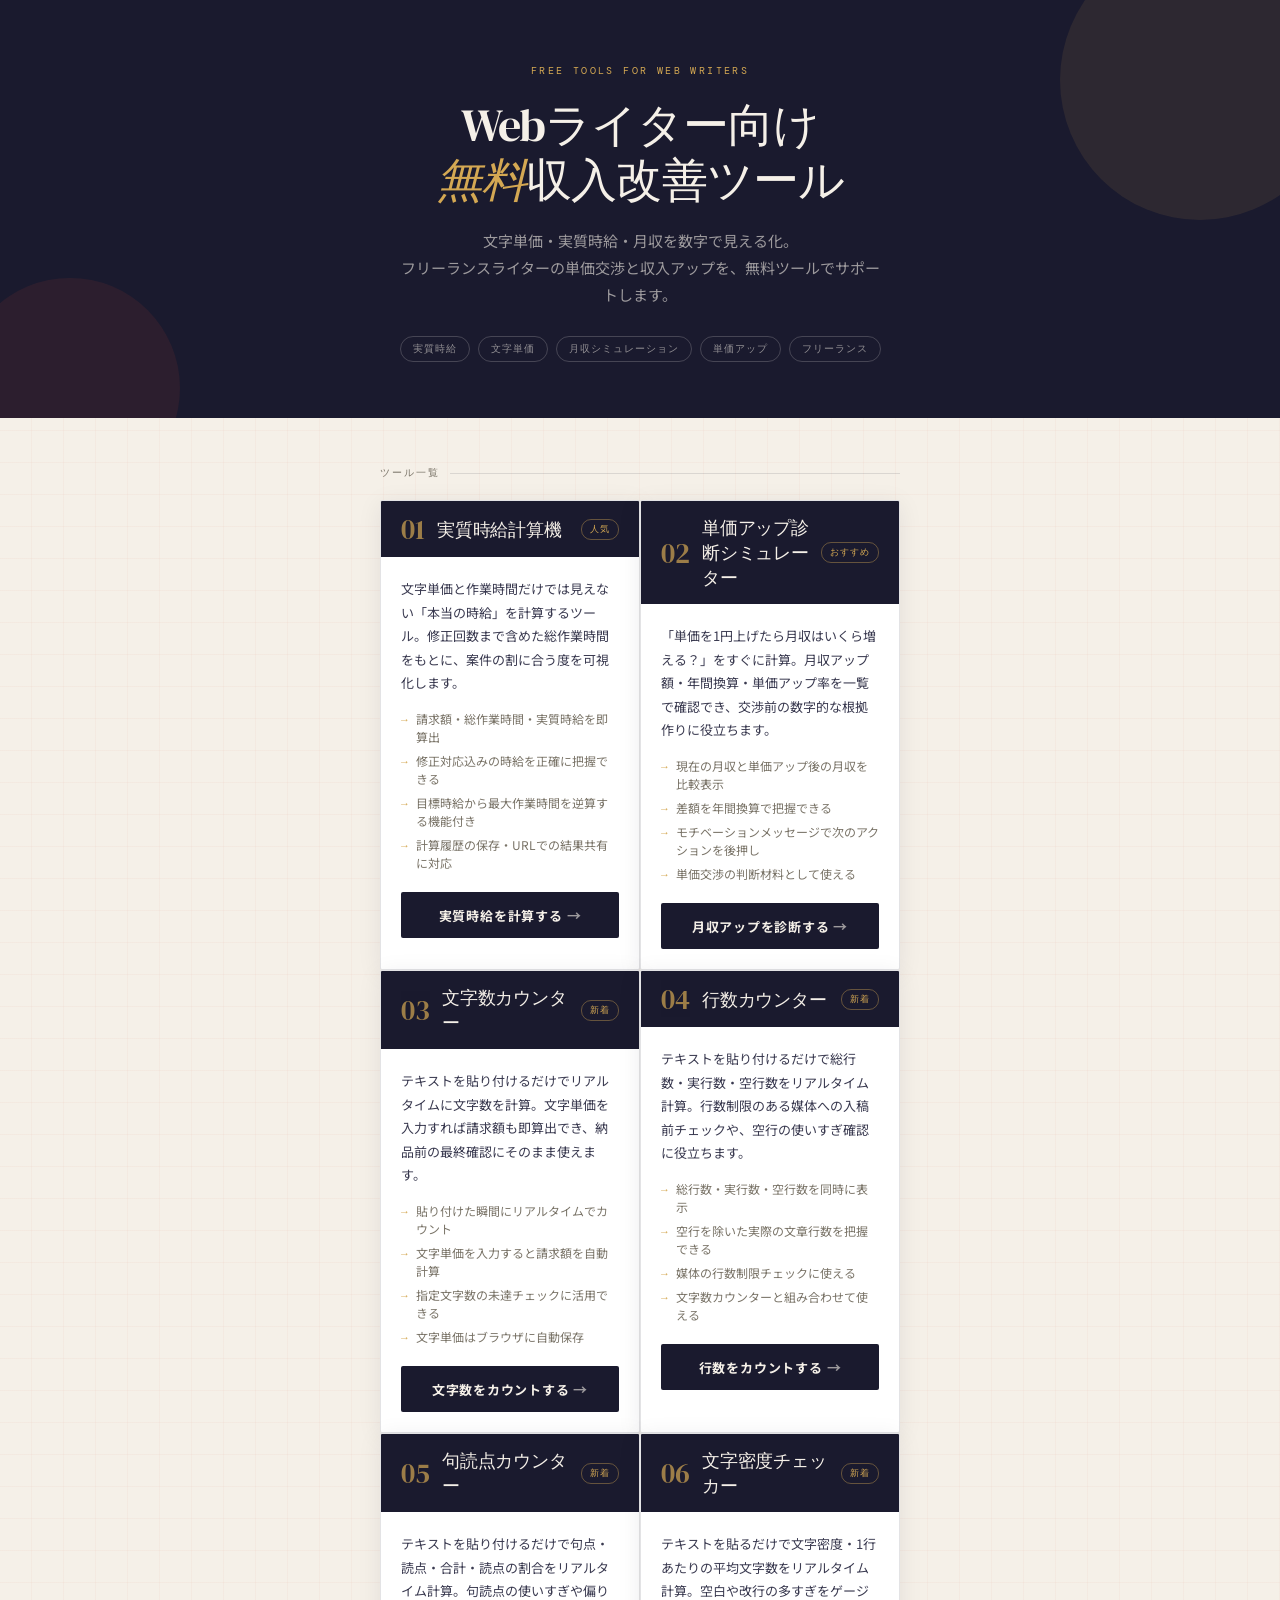
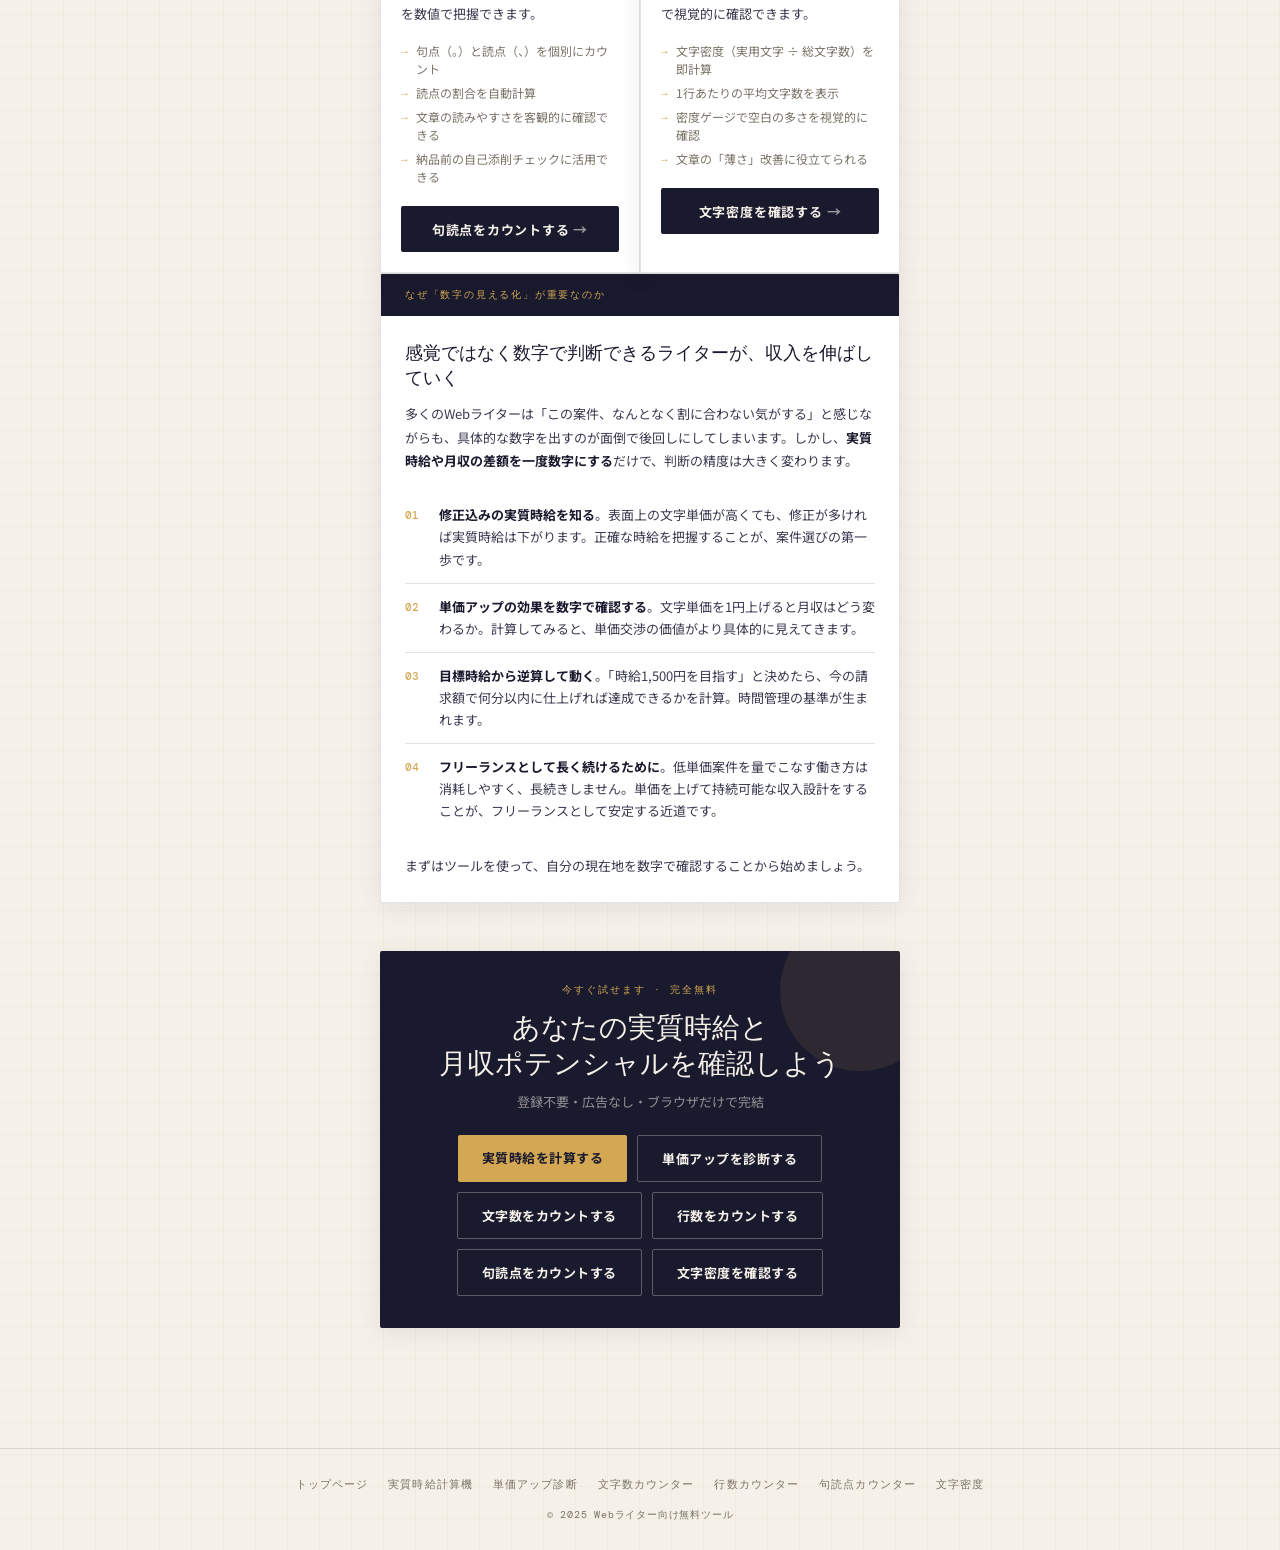
==== index.html @ 1d2fffca "Update index.html" ====
<!DOCTYPE html>
<html lang="ja">
<head>
<meta charset="UTF-8">
<meta name="viewport" content="width=device-width, initial-scale=1.0">
<title>Webライター向け無料収入改善ツール｜実質時給・単価アップを可視化</title>
<meta name="description" content="Webライター・フリーランスライター向けの無料ツール集。実質時給計算機と単価アップ診断シミュレーターで、文字単価・月収・時給を可視化。単価交渉や案件選びの判断材料に。">
<meta name="robots" content="index, follow">
<meta property="og:title" content="Webライター向け無料収入改善ツール｜実質時給・単価アップを可視化">
<meta property="og:description" content="実質時給計算機と単価アップ診断シミュレーター。文字単価・月収・時給を数字で可視化して、収入アップの第一歩を踏み出しましょう。">
<meta property="og:type" content="website">
<meta property="og:url" content="https://writer-salary-calculator.babynakunaku.workers.dev/">
<meta property="og:image" content="https://writer-salary-calculator.babynakunaku.workers.dev/ogp.jpg">
<link rel="canonical" href="https://writer-salary-calculator.babynakunaku.workers.dev/">
<script type="application/ld+json">
{
  "@context": "https://schema.org",
  "@type": "WebSite",
  "name": "Webライター向け無料収入改善ツール",
  "url": "https://writer-salary-calculator.babynakunaku.workers.dev/",
  "description": "Webライター・フリーランスライター向けの無料ツール集。実質時給と単価アップを可視化します。"
}
</script>
<link rel="stylesheet" href="common.css">
</head>
<body data-page="home">

<!-- Hero -->
<a href="/" class="hero-link">
  <section class="hero">
    <div class="hero-label">Free Tools for Web Writers</div>
    <h1>Webライター向け<br><em>無料</em>収入改善ツール</h1>
    <p class="hero-sub">
      文字単価・実質時給・月収を数字で見える化。<br>
      フリーランスライターの単価交渉と収入アップを、無料ツールでサポートします。
    </p>
    <div class="hero-badges">
      <span class="hero-badge">実質時給</span>
      <span class="hero-badge">文字単価</span>
      <span class="hero-badge">月収シミュレーション</span>
      <span class="hero-badge">単価アップ</span>
      <span class="hero-badge">フリーランス</span>
    </div>
  </section>
</a>

<div class="container">

  <!-- ツール一覧 -->
  <div class="section-label">ツール一覧</div>
  <div class="tools">

    <div class="tool-card">
      <div class="tool-card-header">
        <span class="tool-number">01</span>
        <span class="tool-card-title">実質時給計算機</span>
        <span class="tool-card-tag">人気</span>
      </div>
      <div class="tool-card-body">
        <p class="tool-card-desc">
          文字単価と作業時間だけでは見えない「本当の時給」を計算するツール。修正回数まで含めた総作業時間をもとに、案件の割に合う度を可視化します。
        </p>
        <div class="tool-card-points">
          <div class="tool-card-point">請求額・総作業時間・実質時給を即算出</div>
          <div class="tool-card-point">修正対応込みの時給を正確に把握できる</div>
          <div class="tool-card-point">目標時給から最大作業時間を逆算する機能付き</div>
          <div class="tool-card-point">計算履歴の保存・URLでの結果共有に対応</div>
        </div>
        <a href="real-jikyuu.html" class="btn-tool">実質時給を計算する</a>
      </div>
    </div>

    <div class="tool-card">
      <div class="tool-card-header">
        <span class="tool-number">02</span>
        <span class="tool-card-title">単価アップ診断シミュレーター</span>
        <span class="tool-card-tag">おすすめ</span>
      </div>
      <div class="tool-card-body">
        <p class="tool-card-desc">
          「単価を1円上げたら月収はいくら増える？」をすぐに計算。月収アップ額・年間換算・単価アップ率を一覧で確認でき、交渉前の数字的な根拠作りに役立ちます。
        </p>
        <div class="tool-card-points">
          <div class="tool-card-point">現在の月収と単価アップ後の月収を比較表示</div>
          <div class="tool-card-point">差額を年間換算で把握できる</div>
          <div class="tool-card-point">モチベーションメッセージで次のアクションを後押し</div>
          <div class="tool-card-point">単価交渉の判断材料として使える</div>
        </div>
        <a href="raise-price.html" class="btn-tool">月収アップを診断する</a>
      </div>
    </div>

    <div class="tool-card">
      <div class="tool-card-header">
        <span class="tool-number">03</span>
        <span class="tool-card-title">文字数カウンター</span>
        <span class="tool-card-tag">新着</span>
      </div>
      <div class="tool-card-body">
        <p class="tool-card-desc">
          テキストを貼り付けるだけでリアルタイムに文字数を計算。文字単価を入力すれば請求額も即算出でき、納品前の最終確認にそのまま使えます。
        </p>
        <div class="tool-card-points">
          <div class="tool-card-point">貼り付けた瞬間にリアルタイムでカウント</div>
          <div class="tool-card-point">文字単価を入力すると請求額を自動計算</div>
          <div class="tool-card-point">指定文字数の未達チェックに活用できる</div>
          <div class="tool-card-point">文字単価はブラウザに自動保存</div>
        </div>
        <a href="word-count.html" class="btn-tool">文字数をカウントする</a>
      </div>
    </div>

    <div class="tool-card">
      <div class="tool-card-header">
        <span class="tool-number">04</span>
        <span class="tool-card-title">行数カウンター</span>
        <span class="tool-card-tag">新着</span>
      </div>
      <div class="tool-card-body">
        <p class="tool-card-desc">
          テキストを貼り付けるだけで総行数・実行数・空行数をリアルタイム計算。行数制限のある媒体への入稿前チェックや、空行の使いすぎ確認に役立ちます。
        </p>
        <div class="tool-card-points">
          <div class="tool-card-point">総行数・実行数・空行数を同時に表示</div>
          <div class="tool-card-point">空行を除いた実際の文章行数を把握できる</div>
          <div class="tool-card-point">媒体の行数制限チェックに使える</div>
          <div class="tool-card-point">文字数カウンターと組み合わせて使える</div>
        </div>
        <a href="line-count.html" class="btn-tool">行数をカウントする</a>
      </div>
    </div>
    <div class="tool-card">
  <div class="tool-card-header">
    <span class="tool-number">05</span>
    <span class="tool-card-title">句読点カウンター</span>
    <span class="tool-card-tag">新着</span>
  </div>
  <div class="tool-card-body">
    <p class="tool-card-desc">
      テキストを貼り付けるだけで句点・読点・合計・読点の割合をリアルタイム計算。句読点の使いすぎや偏りを数値で把握できます。
    </p>
    <div class="tool-card-points">
      <div class="tool-card-point">句点（。）と読点（、）を個別にカウント</div>
      <div class="tool-card-point">読点の割合を自動計算</div>
      <div class="tool-card-point">文章の読みやすさを客観的に確認できる</div>
      <div class="tool-card-point">納品前の自己添削チェックに活用できる</div>
    </div>
    <a href="punctuation-count.html" class="btn-tool">句読点をカウントする</a>
  </div>
</div>

    <div class="tool-card">
      <div class="tool-card-header">
        <span class="tool-number">06</span>
        <span class="tool-card-title">文字密度チェッカー</span>
        <span class="tool-card-tag">新着</span>
      </div>
      <div class="tool-card-body">
        <p class="tool-card-desc">
          テキストを貼るだけで文字密度・1行あたりの平均文字数をリアルタイム計算。空白や改行の多すぎをゲージで視覚的に確認できます。
        </p>
        <div class="tool-card-points">
          <div class="tool-card-point">文字密度（実用文字 ÷ 総文字数）を即計算</div>
          <div class="tool-card-point">1行あたりの平均文字数を表示</div>
          <div class="tool-card-point">密度ゲージで空白の多さを視覚的に確認</div>
          <div class="tool-card-point">文章の「薄さ」改善に役立てられる</div>
        </div>
        <a href="char-density.html" class="btn-tool">文字密度を確認する</a>
      </div>
    </div>
    

  </div>

  <!-- 解説 -->
  <div class="explain">
    <div class="explain-header">なぜ「数字の見える化」が重要なのか</div>
    <div class="explain-body">
      <h2>感覚ではなく数字で判断できるライターが、収入を伸ばしていく</h2>
      <p>
        多くのWebライターは「この案件、なんとなく割に合わない気がする」と感じながらも、具体的な数字を出すのが面倒で後回しにしてしまいます。しかし、<strong>実質時給や月収の差額を一度数字にする</strong>だけで、判断の精度は大きく変わります。
      </p>
      <div class="explain-steps">
        <div class="explain-step">
          <span class="explain-step-num">01</span>
          <span><strong>修正込みの実質時給を知る</strong>。表面上の文字単価が高くても、修正が多ければ実質時給は下がります。正確な時給を把握することが、案件選びの第一歩です。</span>
        </div>
        <div class="explain-step">
          <span class="explain-step-num">02</span>
          <span><strong>単価アップの効果を数字で確認する</strong>。文字単価を1円上げると月収はどう変わるか。計算してみると、単価交渉の価値がより具体的に見えてきます。</span>
        </div>
        <div class="explain-step">
          <span class="explain-step-num">03</span>
          <span><strong>目標時給から逆算して動く</strong>。「時給1,500円を目指す」と決めたら、今の請求額で何分以内に仕上げれば達成できるかを計算。時間管理の基準が生まれます。</span>
        </div>
        <div class="explain-step">
          <span class="explain-step-num">04</span>
          <span><strong>フリーランスとして長く続けるために</strong>。低単価案件を量でこなす働き方は消耗しやすく、長続きしません。単価を上げて持続可能な収入設計をすることが、フリーランスとして安定する近道です。</span>
        </div>
      </div>
      <p>まずはツールを使って、自分の現在地を数字で確認することから始めましょう。</p>
    </div>
  </div>

  <!-- CTA -->
  <div class="cta">
    <div class="cta-label">今すぐ試せます · 完全無料</div>
    <h2>あなたの実質時給と<br>月収ポテンシャルを確認しよう</h2>
    <p>登録不要・広告なし・ブラウザだけで完結</p>
    <div class="cta-buttons">
      <a href="real-jikyuu.html" class="btn-cta btn-cta-primary">実質時給を計算する</a>
      <a href="raise-price.html" class="btn-cta btn-cta-ghost">単価アップを診断する</a>
      <a href="word-count.html" class="btn-cta btn-cta-ghost">文字数をカウントする</a>
      <a href="line-count.html" class="btn-cta btn-cta-ghost">行数をカウントする</a>
      <a href="punctuation-count.html" class="btn-cta btn-cta-ghost">句読点をカウントする</a>
      <a href="char-density.html" class="btn-cta btn-cta-ghost">文字密度を確認する</a>
    </div>
  </div>

</div>

<script src="common.js"></script>
</body>
</html>
---- common.css ----
@import url('https://fonts.googleapis.com/css2?family=DM+Serif+Display:ital@0;1&family=DM+Mono:wght@400;500&family=Noto+Sans+JP:wght@400;500;700&display=swap');

*, *::before, *::after { box-sizing: border-box; margin: 0; padding: 0; }

/* ── CSS Variables ── */
:root {
  --ink:    #1a1a2e;
  --paper:  #f5f0e8;
  --accent: #c84b31;
  --gold:   #d4a853;
  --muted:  #7a7468;
  --good:   #2d6a4f;
  --warn:   #e76f51;
  --border: rgba(26,26,46,0.12);
  --shadow: 0 4px 24px rgba(26,26,46,0.08);
}

/* ── Base ── */
body {
  font-family: 'Noto Sans JP', sans-serif;
  background-color: var(--paper);
  color: var(--ink);
  min-height: 100vh;
  background-image:
    repeating-linear-gradient(0deg, transparent, transparent 31px, rgba(200,75,49,0.04) 31px, rgba(200,75,49,0.04) 32px),
    repeating-linear-gradient(90deg, transparent, transparent 31px, rgba(200,75,49,0.04) 31px, rgba(200,75,49,0.04) 32px);
}

/* ── Hero (index only) ── */
.hero {
  background-color: var(--ink);
  color: var(--paper);
  padding: 64px 24px 56px;
  text-align: center;
  position: relative;
  overflow: hidden;
}
.hero::before {
  content: ''; position: absolute; top: -60px; right: -60px;
  width: 280px; height: 280px; border-radius: 50%;
  background: rgba(212,168,83,0.1); pointer-events: none;
}
.hero::after {
  content: ''; position: absolute; bottom: -80px; left: -40px;
  width: 220px; height: 220px; border-radius: 50%;
  background: rgba(200,75,49,0.1); pointer-events: none;
}
.hero-link { display: block; text-decoration: none; color: inherit; }
.hero-label {
  font-family: 'DM Mono', monospace;
  font-size: 10px; letter-spacing: 0.24em;
  color: var(--gold); text-transform: uppercase;
  margin-bottom: 20px; position: relative;
}
.hero h1 {
  font-family: 'DM Serif Display', serif;
  font-size: clamp(26px, 6vw, 46px);
  font-weight: 400; letter-spacing: -0.02em;
  line-height: 1.2; margin-bottom: 20px; position: relative;
}
.hero h1 em { font-style: italic; color: var(--gold); }
.hero-sub {
  font-size: clamp(13px, 2vw, 15px);
  color: rgba(245,240,232,0.6);
  line-height: 1.8; max-width: 480px;
  margin: 0 auto; position: relative;
}
.hero-badges {
  display: flex; justify-content: center;
  flex-wrap: wrap; gap: 8px;
  margin-top: 28px; position: relative;
}
.hero-badge {
  font-family: 'DM Mono', monospace;
  font-size: 10px; letter-spacing: 0.1em;
  padding: 5px 12px; border-radius: 20px;
  border: 1px solid rgba(245,240,232,0.2);
  color: rgba(245,240,232,0.55);
}

/* ── Page Header (tool pages) ── */
.page-header {
  background-color: var(--ink); color: var(--paper);
  padding: 28px 24px 24px; text-align: center;
  position: relative; overflow: hidden;
}
.page-header::before {
  content: ''; position: absolute; top: -40px; right: -40px;
  width: 180px; height: 180px; border-radius: 50%;
  background: rgba(212,168,83,0.15); pointer-events: none;
}
.page-header::after {
  content: ''; position: absolute; bottom: -60px; left: -20px;
  width: 140px; height: 140px; border-radius: 50%;
  background: rgba(200,75,49,0.12); pointer-events: none;
}
.page-header-label {
  font-family: 'DM Mono', monospace; font-size: 10px;
  letter-spacing: 0.2em; color: var(--gold);
  text-transform: uppercase; margin-bottom: 8px; position: relative;
}
.page-header h1 {
  font-family: 'DM Serif Display', serif;
  font-size: clamp(22px, 5vw, 34px);
  font-weight: 400; letter-spacing: -0.01em;
  line-height: 1.2; position: relative;
}
.page-header p {
  font-size: 13px; color: rgba(245,240,232,0.55);
  margin-top: 8px; position: relative;
}

/* ── Breadcrumb Nav ── */
.breadcrumb-nav {
  background: rgba(26,26,46,0.04);
  border-bottom: 1px solid var(--border);
  padding: 0 20px;
}
.breadcrumb-inner {
  max-width: 540px; margin: 0 auto;
  display: flex; align-items: center; gap: 0;
  height: 40px;
}
.breadcrumb-item {
  font-family: 'DM Mono', monospace; font-size: 11px;
  letter-spacing: 0.06em; color: var(--muted);
  text-decoration: none;
  display: flex; align-items: center; gap: 8px;
  transition: color 0.15s;
  white-space: nowrap;
}
.breadcrumb-item:hover { color: var(--ink); }
.breadcrumb-item.current { color: var(--ink); font-weight: 500; }
.breadcrumb-sep {
  font-family: 'DM Mono', monospace; font-size: 10px;
  color: var(--border); margin: 0 6px; user-select: none;
}
.breadcrumb-home-icon {
  display: inline-flex; align-items: center; justify-content: center;
  width: 16px; height: 16px; opacity: 0.6;
}

/* ── Layout ── */
.container { max-width: 560px; margin: 0 auto; padding: 48px 20px 72px; }
.container-tool { max-width: 540px; margin: 0 auto; padding: 32px 20px 60px; }

/* ── Section label ── */
.section-label {
  font-family: 'DM Mono', monospace; font-size: 10px;
  letter-spacing: 0.2em; color: var(--muted);
  text-transform: uppercase; margin-bottom: 20px;
  display: flex; align-items: center; gap: 10px;
}
.section-label::after { content: ''; flex: 1; height: 1px; background: var(--border); }

/* ── Card ── */
.card {
  background: #fff; border-radius: 2px;
  border: 1px solid var(--border); box-shadow: var(--shadow); overflow: hidden;
}
.card-section { padding: 24px 24px 20px; border-bottom: 1px solid var(--border); }
.section-title {
  font-family: 'DM Mono', monospace; font-size: 10px;
  letter-spacing: 0.18em; color: var(--muted);
  text-transform: uppercase; margin-bottom: 20px;
  display: flex; align-items: center; gap: 8px;
}
.section-title::after { content: ''; flex: 1; height: 1px; background: var(--border); }

/* ── Tool cards (index) ── */
.tools { display: grid;
  grid-template-columns: 1fr 1fr;  ← これを追加
  gap: 16px; }
.tool-card {
  background: #fff; border: 1px solid var(--border); border-radius: 2px;
  box-shadow: var(--shadow); overflow: hidden; display: flex; flex-direction: column;
  transition: box-shadow 0.2s, transform 0.2s;
}
.tool-card:hover { box-shadow: 0 8px 32px rgba(26,26,46,0.13); transform: translateY(-2px); }
.tool-card-header {
  background: var(--ink); padding: 14px 20px;
  display: flex; align-items: center; gap: 12px;
}
.tool-number {
  font-family: 'DM Serif Display', serif;
  font-size: 28px; color: var(--gold); line-height: 1; opacity: 0.7; flex-shrink: 0;
}
.tool-card-title {
  font-family: 'DM Serif Display', serif;
  font-size: 18px; font-weight: 400; color: var(--paper); letter-spacing: -0.01em;
}
.tool-card-tag {
  margin-left: auto; flex-shrink: 0;
  font-family: 'DM Mono', monospace; font-size: 9px; letter-spacing: 0.1em;
  color: var(--gold); border: 1px solid rgba(212,168,83,0.4);
  padding: 3px 8px; border-radius: 10px; text-transform: uppercase;
}
.tool-card-body { padding: 20px 20px 20px; flex: 1; }
.tool-card-desc { font-size: 13px; color: #3a3a50; line-height: 1.8; margin-bottom: 16px; }
.tool-card-points { display: flex; flex-direction: column; gap: 6px; margin-bottom: 20px; }
.tool-card-point {
  display: flex; align-items: flex-start; gap: 8px;
  font-size: 12px; color: var(--muted); line-height: 1.5;
}
.tool-card-point::before {
  content: '→'; font-family: 'DM Mono', monospace;
  font-size: 11px; color: var(--gold); flex-shrink: 0; margin-top: 1px;
}
.btn-tool {
  display: block; width: 100%; padding: 13px 20px;
  background: var(--ink); color: var(--paper);
  text-decoration: none; text-align: center;
  font-family: 'Noto Sans JP', sans-serif;
  font-size: 13px; font-weight: 700; letter-spacing: 0.06em;
  border-radius: 2px; transition: background 0.2s;
  position: relative; overflow: hidden;
}
.btn-tool:hover { background: #2d2d4e; }
.btn-tool::after { content: ' →'; font-size: 14px; opacity: 0.6; }

/* ── Form fields ── */
.field { margin-bottom: 16px; }
.field:last-child { margin-bottom: 0; }
label {
  display: block; font-size: 12px; font-weight: 500;
  color: var(--muted); margin-bottom: 6px; letter-spacing: 0.02em;
}
.input-wrap { position: relative; display: flex; align-items: center; }
input[type="number"] {
  width: 100%; padding: 10px 40px 10px 14px;
  font-family: 'DM Mono', monospace; font-size: 15px; font-weight: 500;
  color: var(--ink); background: var(--paper);
  border: 1.5px solid var(--border); border-radius: 2px;
  outline: none; transition: border-color 0.2s, box-shadow 0.2s;
  -moz-appearance: textfield;
}
input[type="number"]::-webkit-inner-spin-button,
input[type="number"]::-webkit-outer-spin-button { -webkit-appearance: none; }
input[type="number"]:focus {
  border-color: var(--accent); box-shadow: 0 0 0 3px rgba(200,75,49,0.1); background: #fff;
}
.unit {
  position: absolute; right: 12px;
  font-family: 'DM Mono', monospace; font-size: 11px;
  color: var(--muted); pointer-events: none;
}
.field-row { display: grid; grid-template-columns: 1fr 1fr; gap: 12px; }

/* ── Buttons ── */
.btn-area { padding: 20px 24px; }
.btn-row { display: flex; gap: 8px; }
button {
  padding: 14px; border: none; border-radius: 2px;
  font-family: 'Noto Sans JP', sans-serif; font-size: 14px; font-weight: 700;
  letter-spacing: 0.06em; cursor: pointer;
  transition: background 0.2s, opacity 0.2s, transform 0.1s;
  position: relative; overflow: hidden;
}
button:active:not(:disabled) { transform: scale(0.99); }
.btn-primary { flex: 1; background: var(--ink); color: var(--paper); width: 100%; }
.btn-primary:hover { background: #2d2d4e; }
.btn-primary::after {
  content: '→'; position: absolute; right: 14px; top: 50%;
  transform: translateY(-50%); font-size: 16px; opacity: 0.5;
}
.btn-ghost {
  background: transparent; color: var(--muted);
  border: 1.5px solid var(--border); padding: 14px 16px;
  font-size: 12px; letter-spacing: 0.04em;
}
.btn-ghost:hover:not(:disabled) { background: var(--paper); color: var(--ink); border-color: var(--muted); }
.btn-ghost:disabled { opacity: 0.35; cursor: not-allowed; }

/* ── Error ── */
.error-note {
  display: none; margin-top: 16px; padding: 12px 16px;
  background: rgba(200,75,49,0.08); border: 1.5px solid rgba(200,75,49,0.25);
  border-radius: 2px; font-size: 13px; color: var(--accent); font-weight: 500;
}

/* ── Result card ── */
.result-card {
  margin-top: 20px; background: #fff;
  border: 1px solid var(--border); border-radius: 2px;
  box-shadow: var(--shadow); overflow: hidden;
  display: none; animation: slideUp 0.35s cubic-bezier(0.22,1,0.36,1);
}
@keyframes slideUp {
  from { opacity: 0; transform: translateY(16px); }
  to   { opacity: 1; transform: translateY(0); }
}
.result-header {
  background: var(--ink); padding: 16px 24px;
  font-family: 'DM Mono', monospace; font-size: 10px;
  letter-spacing: 0.18em; text-transform: uppercase; color: var(--gold);
}
.result-body { padding: 0 24px 24px; }

/* ── Metrics grid ── */
.metrics {
  display: grid; grid-template-columns: 1fr 1fr;
  gap: 1px; background: var(--border);
  border: 1px solid var(--border); border-radius: 2px;
  overflow: hidden; margin-top: 20px;
}
.metric { background: var(--paper); padding: 14px 16px; }
.metric-label { font-size: 10px; color: var(--muted); letter-spacing: 0.08em; margin-bottom: 4px; }
.metric-value { font-family: 'DM Mono', monospace; font-size: 16px; font-weight: 500; color: var(--ink); }
.metric-value.highlight { color: var(--good); }
.metric-unit { font-size: 11px; color: var(--muted); margin-left: 2px; }
.metrics-arrow {
  grid-column: 1 / -1; background: var(--paper);
  padding: 6px; text-align: center; font-size: 14px; color: var(--muted);
}

/* ── Explain section ── */
.explain {
  background: #fff; border: 1px solid var(--border);
  border-radius: 2px; box-shadow: var(--shadow); overflow: hidden;
  margin-bottom: 48px;
}
.explain-header {
  background: var(--ink); padding: 14px 24px;
  font-family: 'DM Mono', monospace; font-size: 10px;
  letter-spacing: 0.18em; text-transform: uppercase; color: var(--gold);
}
.explain-body { padding: 24px; }
.explain-body h2 {
  font-family: 'DM Serif Display', serif;
  font-size: 18px; font-weight: 400; margin-bottom: 12px; line-height: 1.4;
}
.explain-body p { font-size: 13px; line-height: 1.8; color: #3a3a50; margin-bottom: 14px; }
.explain-body p:last-child { margin-bottom: 0; }
.explain-body strong { color: var(--ink); font-weight: 700; }
.explain-steps { margin: 20px 0; counter-reset: step; }
.explain-points { margin: 16px 0; }
.explain-step, .explain-point {
  display: flex; gap: 14px; padding: 12px 0;
  border-bottom: 1px solid var(--border);
  font-size: 13px; line-height: 1.7; color: #3a3a50;
}
.explain-step:last-child,
.explain-point:last-child { border-bottom: none; }
.explain-step-num, .explain-point-num {
  font-family: 'DM Mono', monospace; font-size: 11px;
  color: var(--gold); font-weight: 500; flex-shrink: 0;
  padding-top: 2px; min-width: 20px;
}

/* ── CTA ── */
.cta {
  text-align: center; padding: 32px 24px;
  background: var(--ink); border-radius: 2px;
  box-shadow: var(--shadow); margin-bottom: 48px;
  position: relative; overflow: hidden;
}
.cta::before {
  content: ''; position: absolute; top: -40px; right: -40px;
  width: 160px; height: 160px; border-radius: 50%;
  background: rgba(212,168,83,0.1); pointer-events: none;
}
.cta-label {
  font-family: 'DM Mono', monospace; font-size: 10px;
  letter-spacing: 0.2em; color: var(--gold);
  text-transform: uppercase; margin-bottom: 12px; position: relative;
}
.cta h2 {
  font-family: 'DM Serif Display', serif;
  font-size: clamp(20px, 5vw, 28px); font-weight: 400;
  color: var(--paper); line-height: 1.3; margin-bottom: 10px; position: relative;
}
.cta p { font-size: 13px; color: rgba(245,240,232,0.55); margin-bottom: 24px; position: relative; }
.cta-buttons {
  display: flex; gap: 10px; justify-content: center;
  flex-wrap: wrap; position: relative;
}
.btn-cta {
  display: inline-block; padding: 13px 24px; text-decoration: none;
  font-family: 'Noto Sans JP', sans-serif; font-size: 13px; font-weight: 700;
  letter-spacing: 0.04em; border-radius: 2px; transition: opacity 0.2s, transform 0.1s;
}
.btn-cta:active { transform: scale(0.98); }
.btn-cta-primary { background: var(--gold); color: var(--ink); }
.btn-cta-primary:hover { opacity: 0.88; }
.btn-cta-ghost {
  background: transparent; color: var(--paper);
  border: 1.5px solid rgba(245,240,232,0.3);
}
.btn-cta-ghost:hover { border-color: rgba(245,240,232,0.7); }

/* ── Share row ── */
.share-row {
  display: flex; gap: 8px; margin-top: 16px; padding-top: 16px;
  border-top: 1px solid var(--border);
}
.share-url-input {
  flex: 1; padding: 9px 12px;
  font-family: 'DM Mono', monospace; font-size: 11px; color: var(--muted);
  background: var(--paper); border: 1.5px solid var(--border); border-radius: 2px;
  outline: none; overflow: hidden; text-overflow: ellipsis; white-space: nowrap;
  cursor: default;
}
.btn-share {
  padding: 9px 14px; font-size: 11px; letter-spacing: 0.08em;
  background: var(--ink); color: var(--paper);
  border: none; border-radius: 2px; cursor: pointer;
  font-family: 'DM Mono', monospace; font-weight: 500;
  transition: background 0.2s; white-space: nowrap;
}
.btn-share:hover { background: #2d2d4e; }

/* ── Accordion ── */
.accordion { margin-top: 8px; }
.accordion-toggle {
  display: flex; align-items: center; gap: 8px;
  padding: 15px 0 11px; border-top: 1px solid var(--border);
  font-family: 'DM Mono', monospace; font-size: 10px;
  letter-spacing: 0.14em; color: var(--muted); text-transform: uppercase;
  cursor: pointer; user-select: none; transition: color 0.15s;
}
.accordion-toggle:hover { color: var(--ink); }
.accordion-arrow { transition: transform 0.2s; display: inline-block; }
.accordion-toggle.open .accordion-arrow { transform: rotate(90deg); }
.accordion-body { display: none; animation: slideUp 0.25s ease; }
.accordion-body.open { display: block; }
.reverse-inner {
  background: #fff; border: 1px solid var(--border);
  border-radius: 2px; padding: 20px; margin-bottom: 6px;
}
.reverse-result {
  margin-top: 14px; padding: 14px 16px;
  background: var(--paper); border-radius: 2px; display: none;
}
.reverse-result strong {
  font-family: 'DM Mono', monospace; font-size: 22px;
  font-weight: 500; color: var(--ink); display: block; margin-bottom: 4px;
}
.reverse-result .sub { font-size: 11px; color: var(--muted); }

/* ── History ── */
.history-head {
  display: flex; align-items: center; justify-content: space-between;
  padding: 15px 0 11px; border-top: 1px solid var(--border);
  cursor: pointer; user-select: none;
}
.history-head-left {
  display: flex; align-items: center; gap: 8px;
  font-family: 'DM Mono', monospace; font-size: 10px;
  letter-spacing: 0.14em; color: var(--muted); text-transform: uppercase;
  transition: color 0.15s;
}
.history-head:hover .history-head-left { color: var(--ink); }
.history-count {
  background: var(--ink); color: var(--paper);
  font-size: 9px; padding: 2px 6px; border-radius: 10px;
}
.history-clear-btn {
  font-size: 11px; color: var(--muted); cursor: pointer;
  font-family: 'DM Mono', monospace; padding: 3px 8px;
  border-radius: 2px; border: 1px solid var(--border);
  background: transparent; font-weight: 400; letter-spacing: 0;
  transition: background 0.15s, color 0.15s;
}
.history-clear-btn:hover { background: rgba(200,75,49,0.06); color: var(--accent); border-color: rgba(200,75,49,0.3); }
.history-body { display: none; animation: slideUp 0.25s ease; }
.history-body.open { display: block; }
.history-list { display: flex; flex-direction: column; gap: 6px; padding-bottom: 8px; }
.history-item {
  display: flex; align-items: center; gap: 12px;
  padding: 12px 14px; background: #fff;
  border: 1px solid var(--border); border-radius: 2px;
  cursor: pointer; transition: border-color 0.15s;
}
.history-item:hover { border-color: var(--muted); }
.h-dot { width: 8px; height: 8px; border-radius: 50%; flex-shrink: 0; }
.h-dot-good { background: var(--good); }
.h-dot-norm { background: #d4a853; }
.h-dot-warn { background: var(--warn); }
.h-info { flex: 1; min-width: 0; }
.h-hourly { font-family: 'DM Mono', monospace; font-size: 14px; font-weight: 500; color: var(--ink); }
.h-meta { font-size: 11px; color: var(--muted); margin-top: 2px; }
.h-time { font-family: 'DM Mono', monospace; font-size: 10px; color: var(--muted); flex-shrink: 0; text-align: right; }
.h-restore { font-size: 10px; color: var(--muted); font-family: 'DM Mono', monospace; opacity: 0; transition: opacity 0.15s; margin-top: 2px; }
.history-item:hover .h-restore { opacity: 1; }
.history-empty { font-size: 12px; color: var(--muted); padding: 8px 0 14px; text-align: center; font-family: 'DM Mono', monospace; }

/* ── Gauge ── */
.gauge-wrap { padding: 20px 0 18px; border-bottom: 1px solid var(--border); }
.gauge-section-label {
  font-family: 'DM Mono', monospace; font-size: 9px;
  letter-spacing: 0.14em; color: var(--muted); text-transform: uppercase; margin-bottom: 10px;
}
.gauge-track { position: relative; height: 8px; background: var(--border); border-radius: 4px; }
.gauge-fill {
  height: 100%; border-radius: 4px;
  transition: width 0.65s cubic-bezier(0.22,1,0.36,1), background-color 0.4s;
  max-width: 100%;
}
.gauge-ticks { position: relative; height: 28px; margin-top: 3px; }
.gauge-tick-label {
  position: absolute; top: 0;
  font-family: 'DM Mono', monospace; font-size: 9px; color: var(--muted);
  transform: translateX(-50%); text-align: center; line-height: 1.4;
}
.gauge-tick-line {
  position: absolute; top: -11px; width: 1px; height: 10px;
  background: var(--muted); opacity: 0.3; transform: translateX(-50%);
}

/* ── Big display ── */
.hourly-big {
  padding: 24px 0 20px; border-bottom: 1px solid var(--border); text-align: center;
}
.hourly-label { font-size: 11px; color: var(--muted); letter-spacing: 0.08em; margin-bottom: 6px; }
.hourly-value {
  font-family: 'DM Serif Display', serif;
  font-size: clamp(42px, 10vw, 64px); line-height: 1; letter-spacing: -0.02em;
}
.hourly-value .yen { font-size: 0.45em; vertical-align: super; margin-right: 4px; }
.eval-badge {
  display: inline-block; margin-top: 12px; padding: 5px 16px;
  border-radius: 40px; font-size: 12px; font-weight: 700; letter-spacing: 0.06em;
}
.eval-good { background: rgba(45,106,79,0.1);  color: var(--good); }
.eval-norm { background: rgba(212,168,83,0.15); color: #9a7000; }
.eval-warn { background: rgba(231,111,81,0.12); color: var(--warn); }

.diff-big { padding: 28px 0 22px; text-align: center; border-bottom: 1px solid var(--border); }
.diff-label { font-size: 11px; color: var(--muted); letter-spacing: 0.1em; margin-bottom: 8px; }
.diff-value {
  font-family: 'DM Serif Display', serif;
  font-size: clamp(40px, 10vw, 62px); line-height: 1; letter-spacing: -0.02em; color: var(--good);
}
.diff-value .yen { font-size: 0.45em; vertical-align: super; margin-right: 4px; }
.diff-value .per { font-size: 0.3em; vertical-align: baseline; color: var(--muted); margin-left: 6px; }
.motiv-badge {
  display: inline-block; margin-top: 14px; padding: 6px 18px;
  border-radius: 40px; font-size: 12px; font-weight: 700;
  letter-spacing: 0.04em; background: rgba(45,106,79,0.1); color: var(--good);
}
.motiv-neutral { background: rgba(212,168,83,0.15); color: #9a7000; }
.motiv-caution { background: rgba(200,75,49,0.08); color: var(--accent); }

/* ── Footer ── */
footer {
  border-top: 1px solid var(--border);
  padding: 28px 20px; text-align: center;
}
.footer-nav {
  display: flex; justify-content: center; flex-wrap: wrap; gap: 20px; margin-bottom: 16px;
}
.footer-nav a {
  font-family: 'DM Mono', monospace; font-size: 11px;
  letter-spacing: 0.1em; color: var(--muted); text-decoration: none; transition: color 0.15s;
}
.footer-nav a:hover { color: var(--ink); }
.footer-copy { font-family: 'DM Mono', monospace; font-size: 10px; color: var(--muted); letter-spacing: 0.08em; }

/* ── Related tools link ── */
.related-link {
  margin-top: 8px; padding: 15px 0 11px;
  border-top: 1px solid var(--border);
  font-size: 12px; color: var(--muted);
  font-family: 'DM Mono', monospace; letter-spacing: 0.06em;
}
.related-link a { color: var(--accent); text-decoration: none; font-weight: 700; }

/* ── Responsive ── */
@media (max-width: 420px) {
  .hero { padding: 48px 20px 40px; }
  .cta-buttons { flex-direction: column; align-items: stretch; }
  .btn-cta { text-align: center; }
  .tool-card-tag { display: none; }
  .field-row { grid-template-columns: 1fr; }
  .metrics { grid-template-columns: 1fr; }
  .metrics-arrow { display: none; }
  .btn-row { flex-direction: column; }
  .btn-primary::after { display: none; }
  .share-row { flex-direction: column; }
}
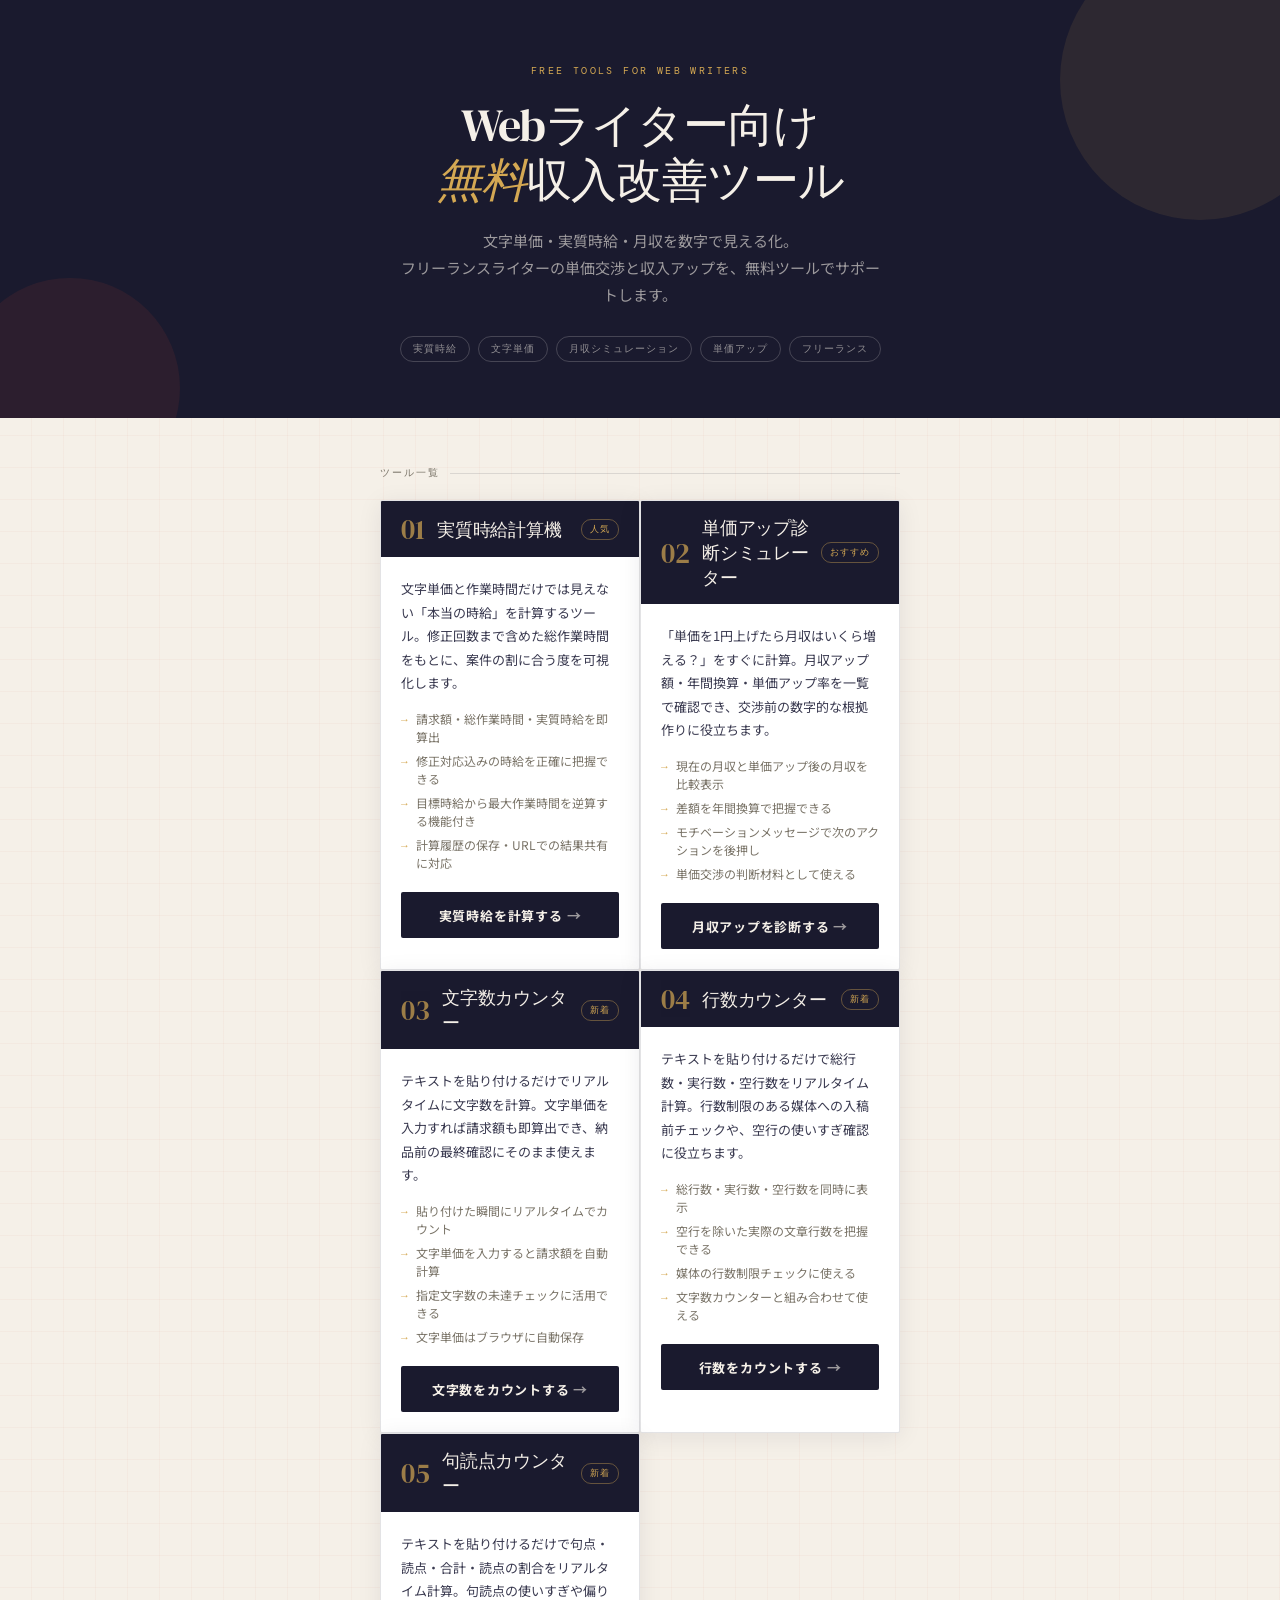
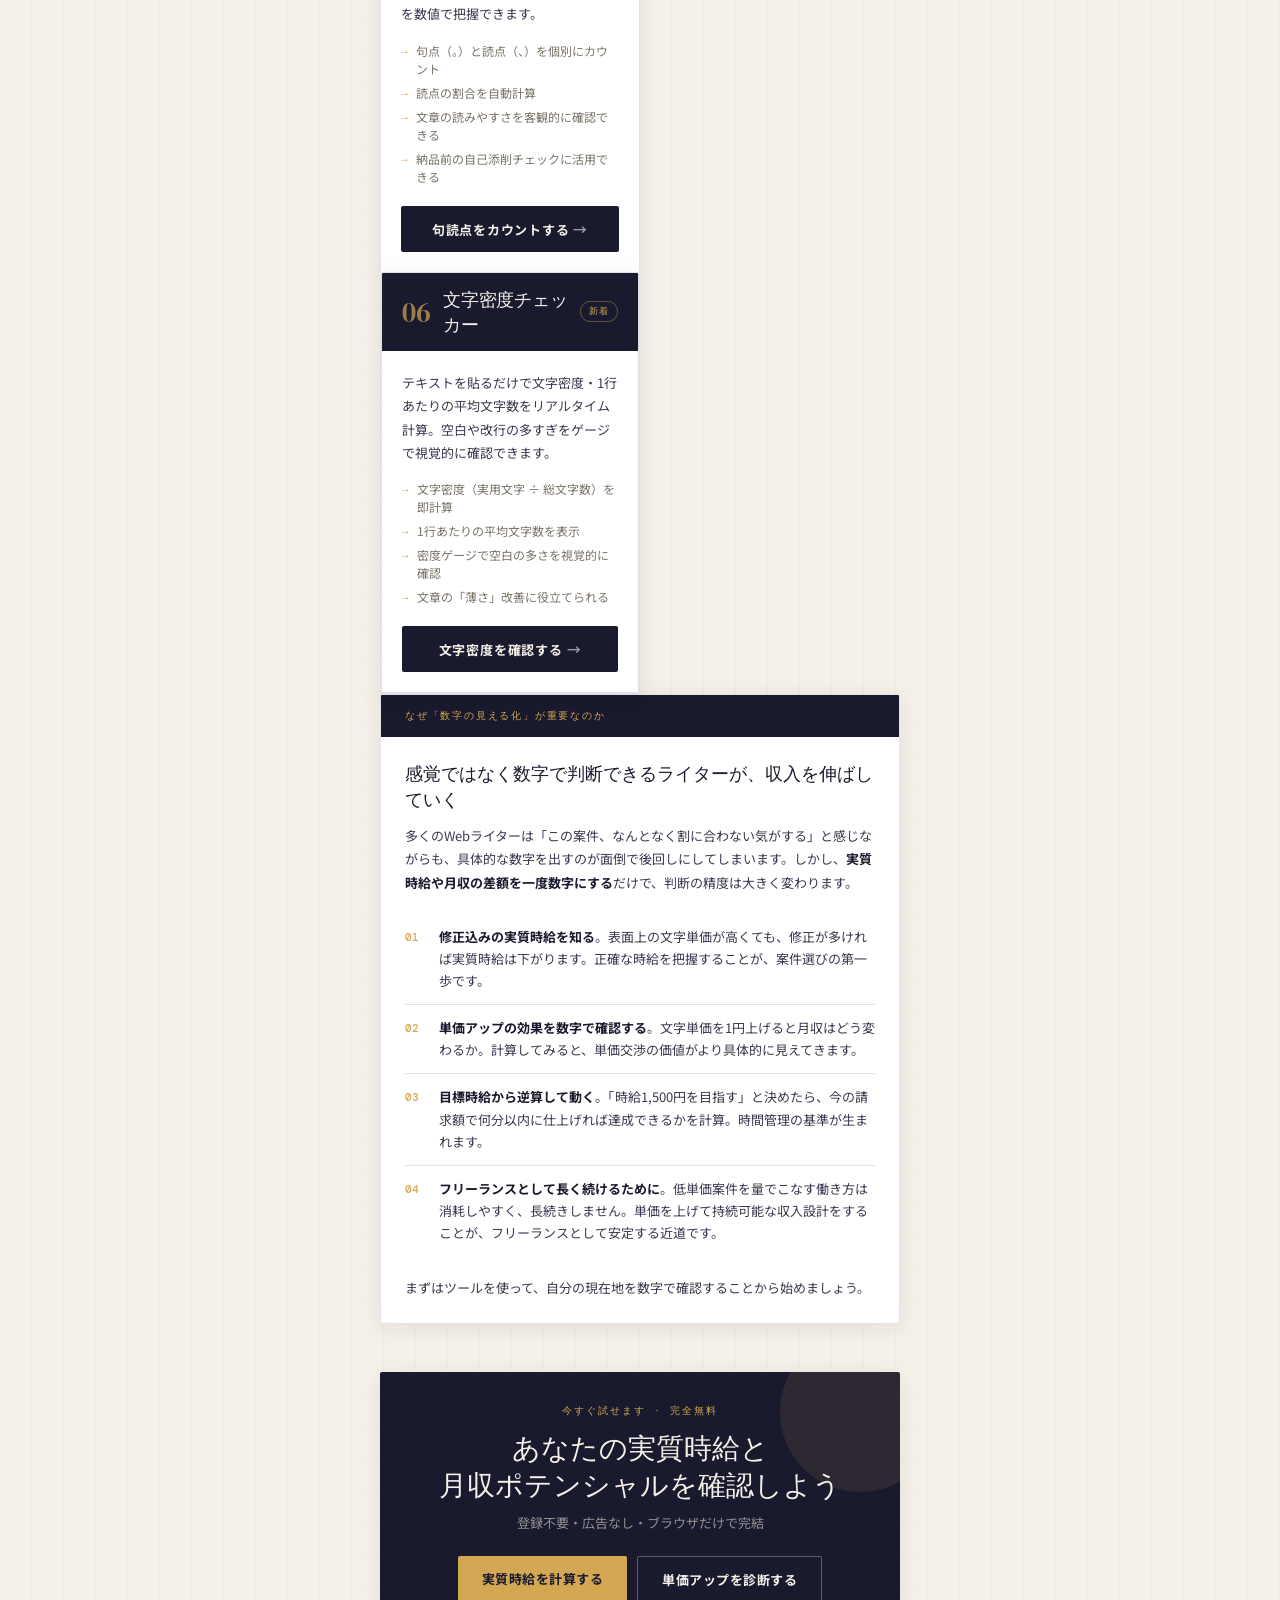
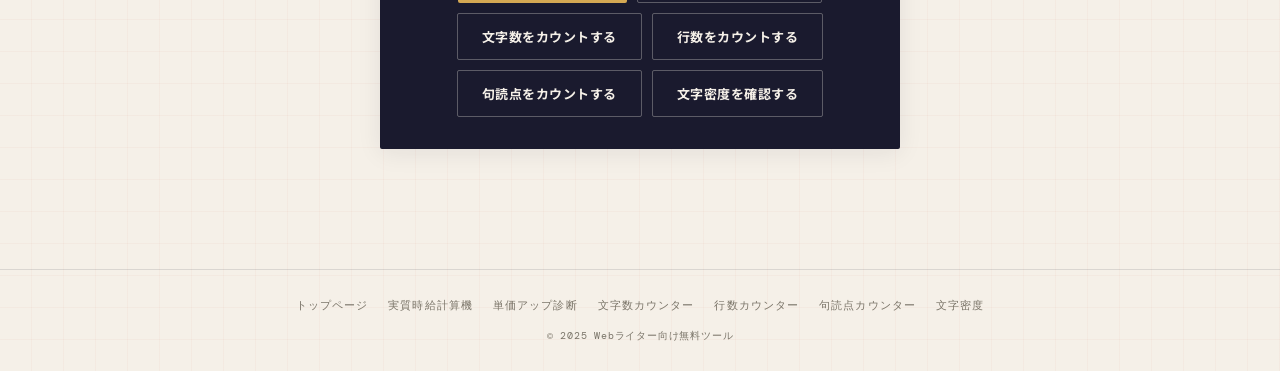
==== commit e7cfbb0f: "Update index.html" ====
--- a/index.html
+++ b/index.html
@@ -147,9 +147,7 @@
     </div>
     <a href="punctuation-count.html" class="btn-tool">句読点をカウントする</a>
   </div>
-</div>
-
-    <div class="tool-card">
+          <div class="tool-card">
       <div class="tool-card-header">
         <span class="tool-number">06</span>
         <span class="tool-card-title">文字密度チェッカー</span>
@@ -168,6 +166,10 @@
         <a href="char-density.html" class="btn-tool">文字密度を確認する</a>
       </div>
     </div>
+      
+</div>
+
+
     
 
   </div>
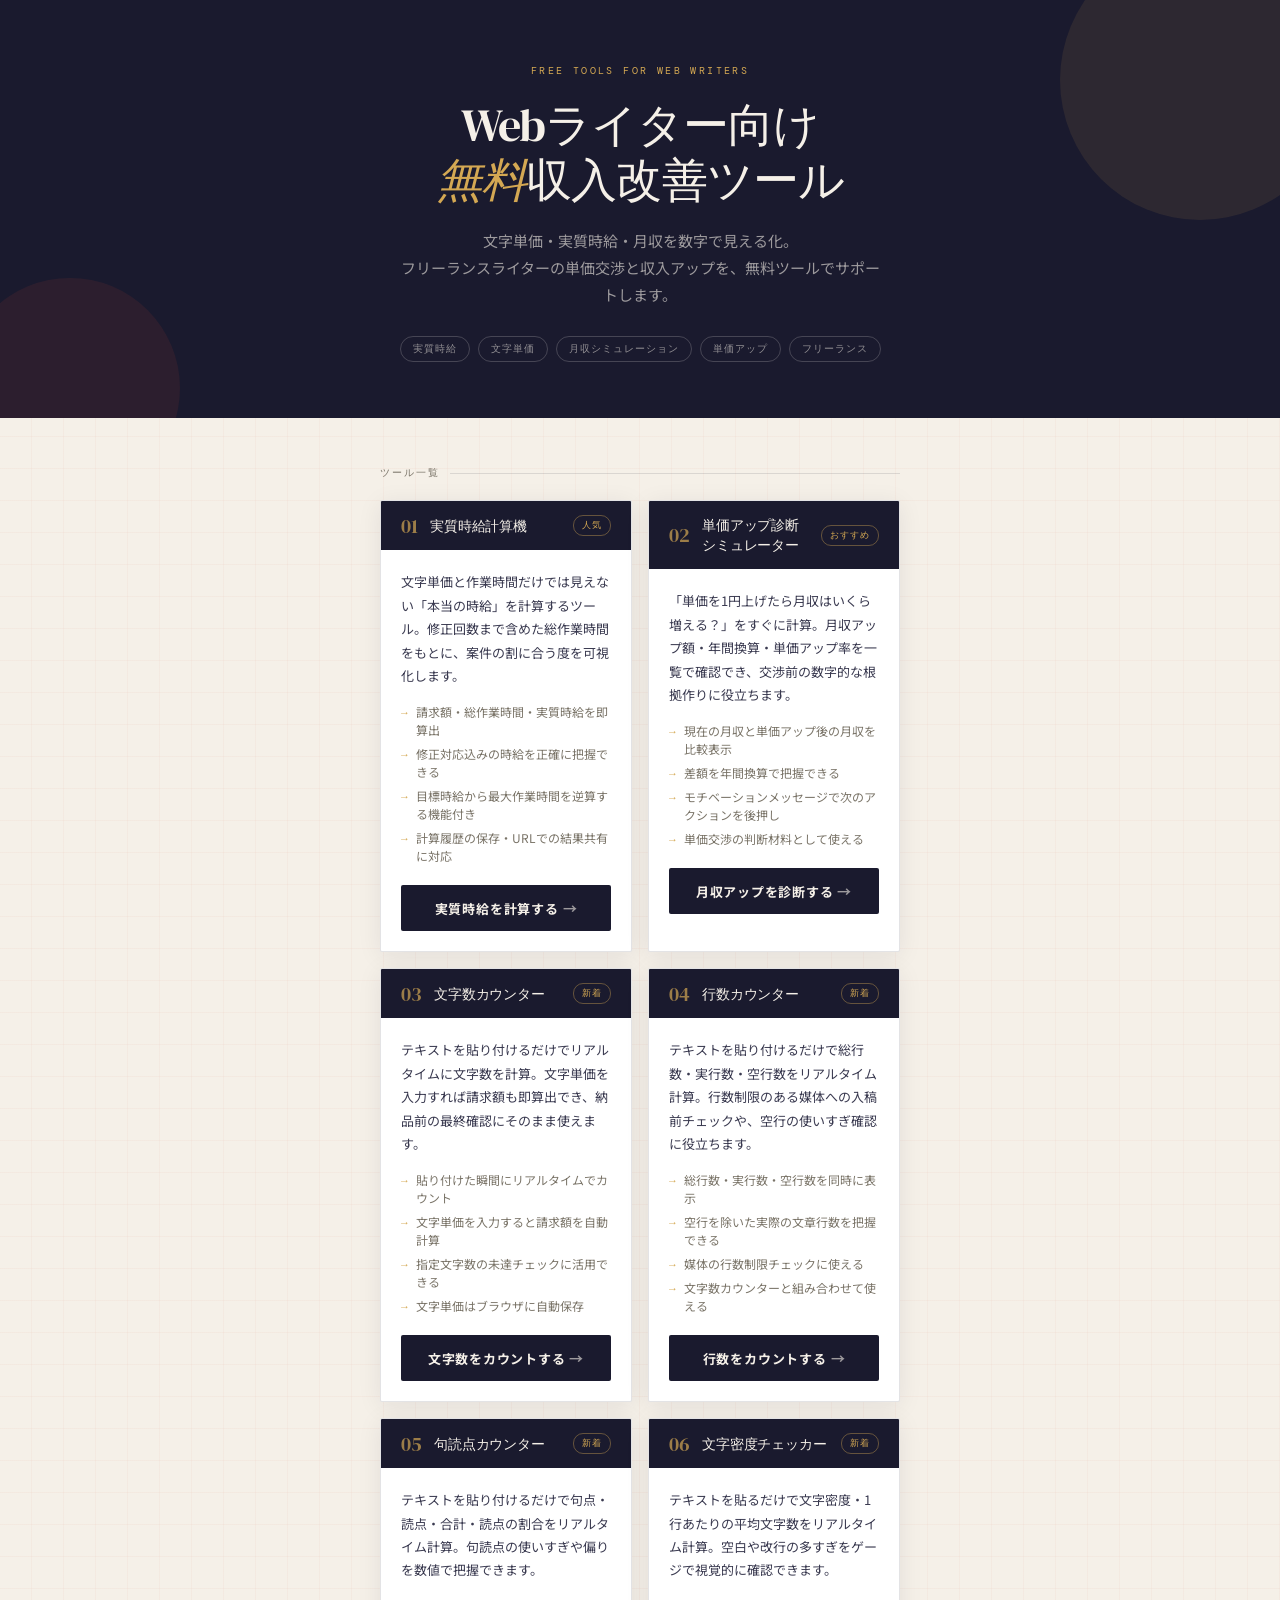
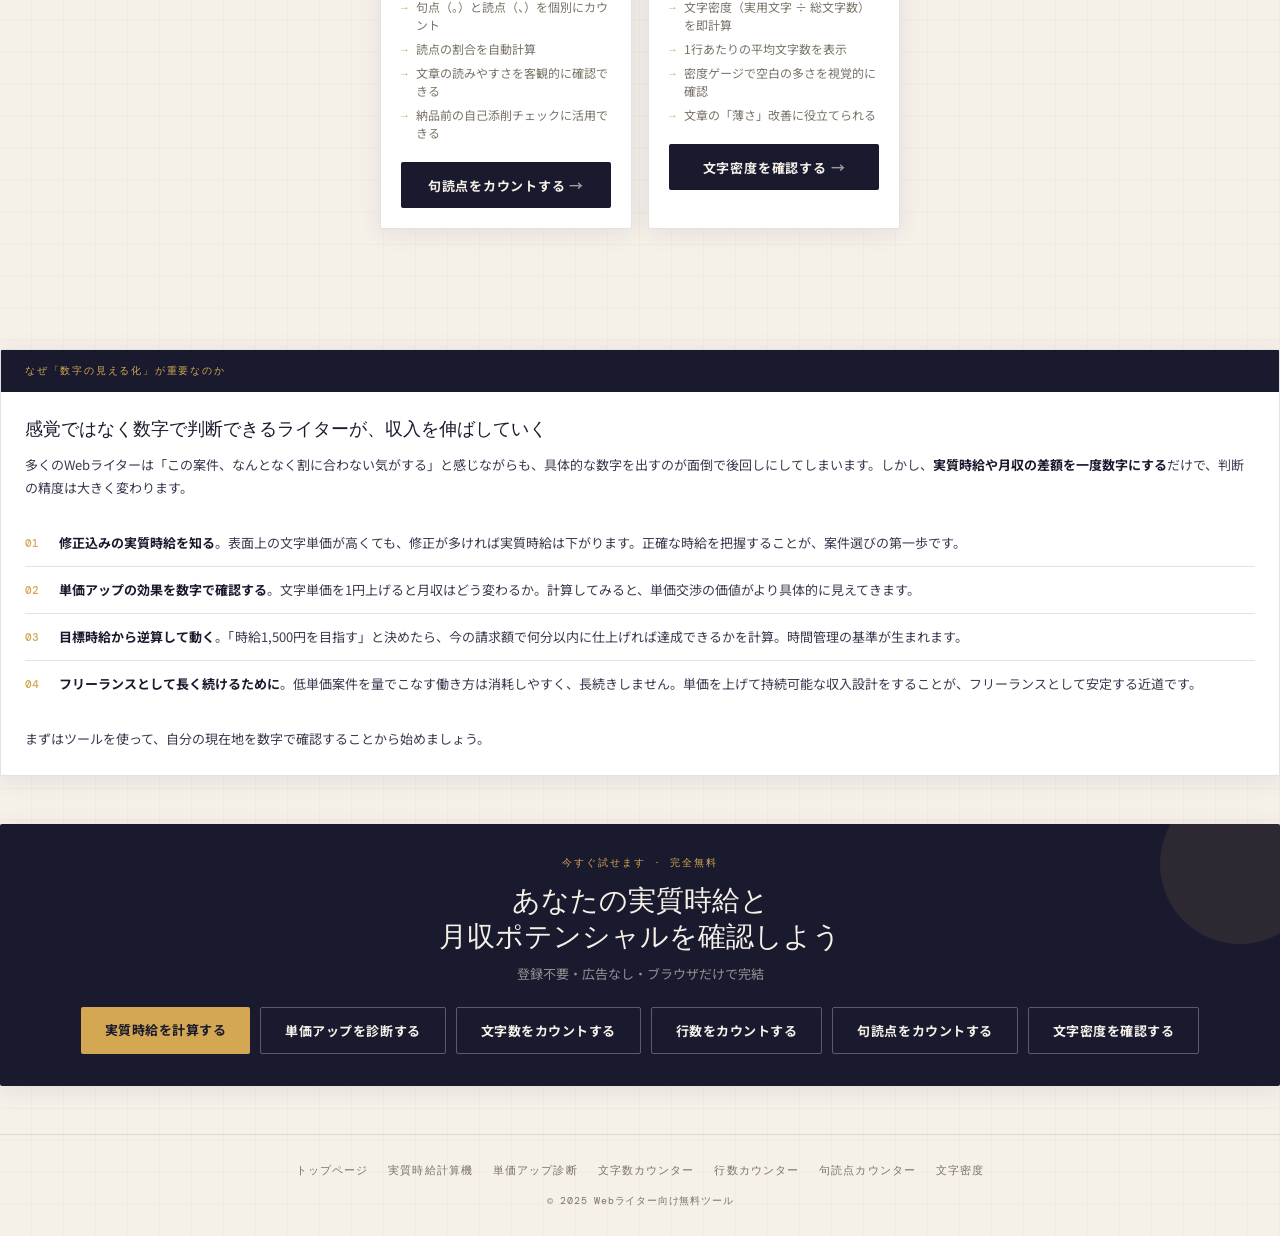
==== commit ee3a1a0c: "Update index.html" ====
--- a/index.html
+++ b/index.html
@@ -22,6 +22,16 @@
 }
 </script>
 <link rel="stylesheet" href="common.css">
+  <style>
+  .tools { display: grid; grid-template-columns: 1fr 1fr; gap: 16px; margin-bottom: 48px; }
+  .tool-card-title { font-size: 14px; }
+  .tool-number { font-size: 20px; }
+  @media (max-width: 560px) {
+    .tools { grid-template-columns: 1fr; }
+    .tool-card-title { font-size: 18px; }
+    .tool-number { font-size: 28px; }
+  }
+</style>
 </head>
 <body data-page="home">
 
@@ -147,6 +157,7 @@
     </div>
     <a href="punctuation-count.html" class="btn-tool">句読点をカウントする</a>
   </div>
+      </div>
           <div class="tool-card">
       <div class="tool-card-header">
         <span class="tool-number">06</span>
@@ -166,12 +177,19 @@
         <a href="char-density.html" class="btn-tool">文字密度を確認する</a>
       </div>
     </div>
+
+
+
+
+
+<!-- ツール追加はここ -->
+
+
+
+
+
       
 </div>
-
-
-    
-
   </div>
 
   <!-- 解説 -->
--- a/common.css
+++ b/common.css
@@ -168,9 +168,7 @@
 .section-title::after { content: ''; flex: 1; height: 1px; background: var(--border); }
 
 /* ── Tool cards (index) ── */
-.tools { display: grid;
-  grid-template-columns: 1fr 1fr;  ← これを追加
-  gap: 16px; }
+.tools { display: flex; flex-direction: column; gap: 16px; margin-bottom: 48px; }
 .tool-card {
   background: #fff; border: 1px solid var(--border); border-radius: 2px;
   box-shadow: var(--shadow); overflow: hidden; display: flex; flex-direction: column;
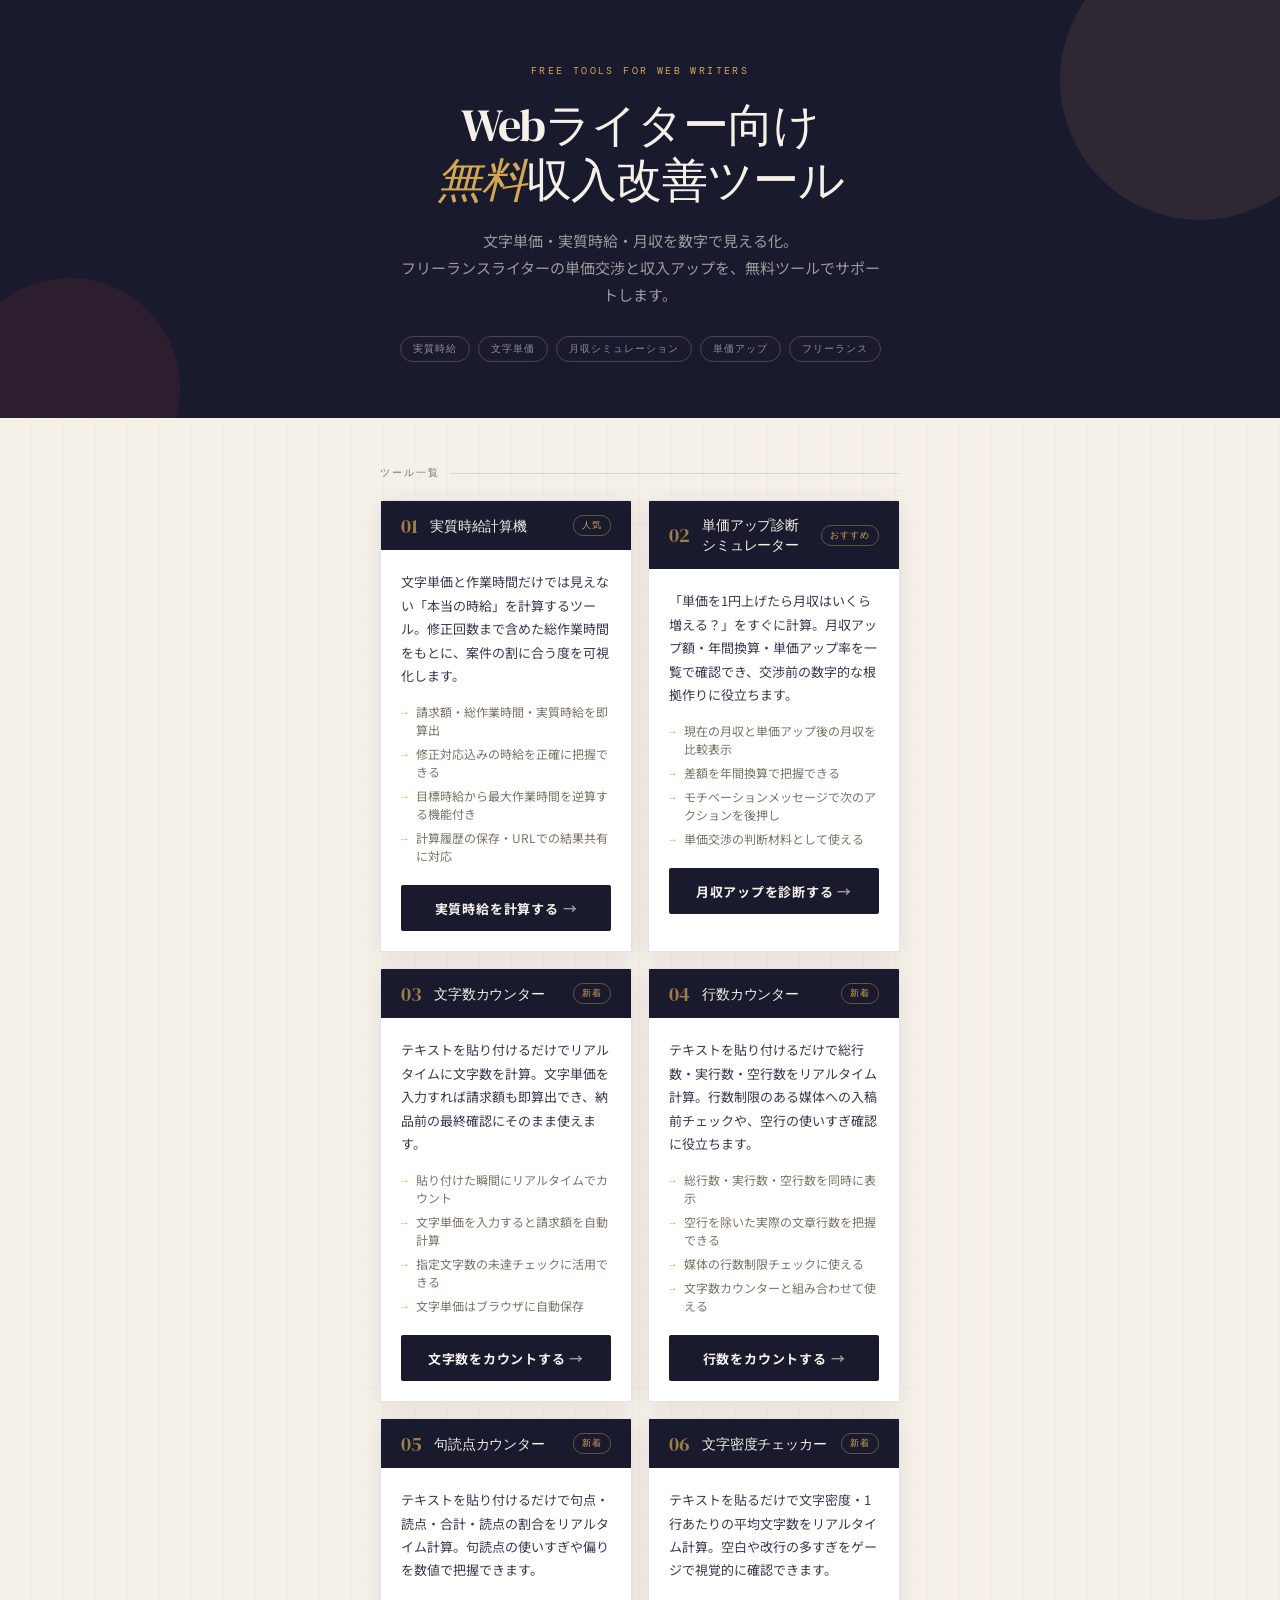
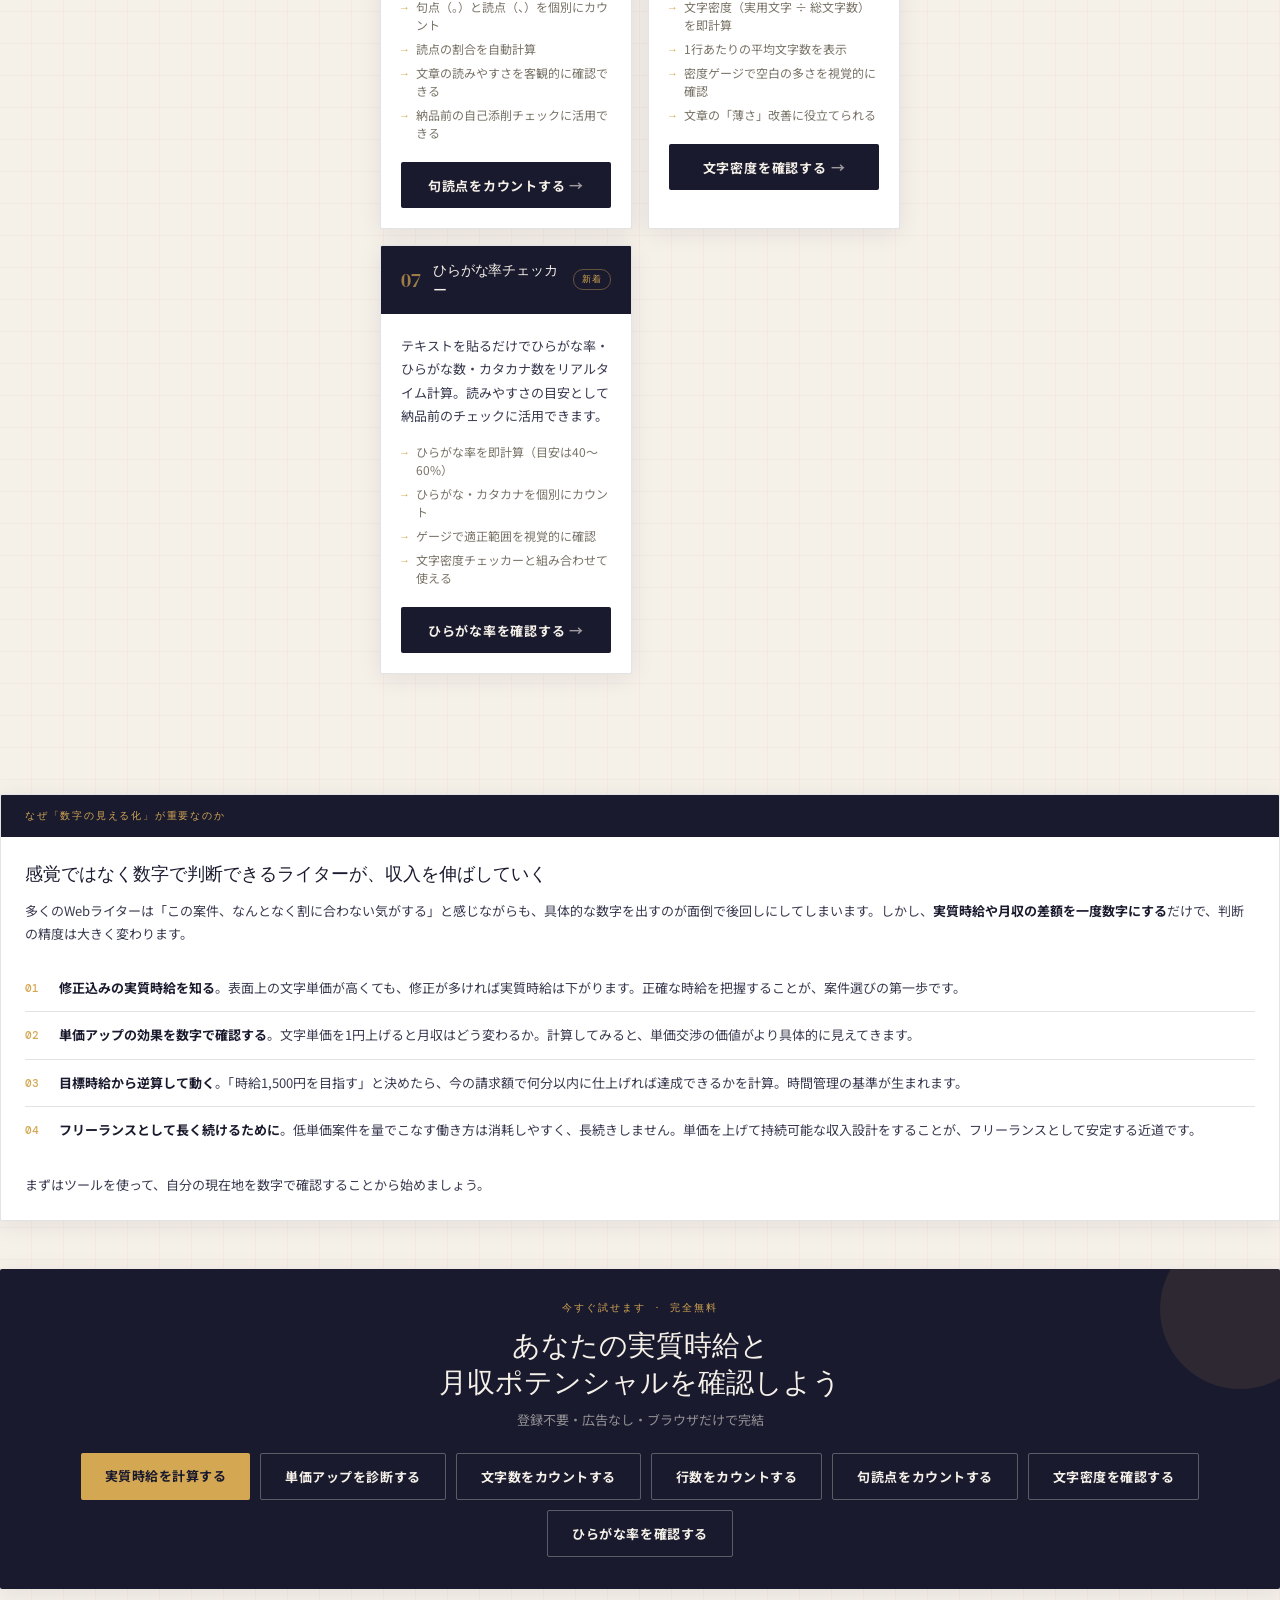
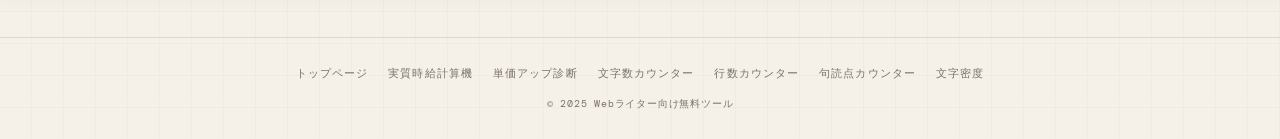
==== commit 7eca08da: "Update index.html" ====
--- a/index.html
+++ b/index.html
@@ -178,14 +178,27 @@
       </div>
     </div>
 
-
-
-
+<div class="tool-card">
+      <div class="tool-card-header">
+        <span class="tool-number">07</span>
+        <span class="tool-card-title">ひらがな率チェッカー</span>
+        <span class="tool-card-tag">新着</span>
+      </div>
+      <div class="tool-card-body">
+        <p class="tool-card-desc">
+          テキストを貼るだけでひらがな率・ひらがな数・カタカナ数をリアルタイム計算。読みやすさの目安として納品前のチェックに活用できます。
+        </p>
+        <div class="tool-card-points">
+          <div class="tool-card-point">ひらがな率を即計算（目安は40〜60%）</div>
+          <div class="tool-card-point">ひらがな・カタカナを個別にカウント</div>
+          <div class="tool-card-point">ゲージで適正範囲を視覚的に確認</div>
+          <div class="tool-card-point">文字密度チェッカーと組み合わせて使える</div>
+        </div>
+        <a href="hiragana-ratio.html" class="btn-tool">ひらがな率を確認する</a>
+      </div>
+    </div>
 
 <!-- ツール追加はここ -->
-
-
-
 
 
       
@@ -234,6 +247,7 @@
       <a href="line-count.html" class="btn-cta btn-cta-ghost">行数をカウントする</a>
       <a href="punctuation-count.html" class="btn-cta btn-cta-ghost">句読点をカウントする</a>
       <a href="char-density.html" class="btn-cta btn-cta-ghost">文字密度を確認する</a>
+      <a href="hiragana-ratio.html" class="btn-cta btn-cta-ghost">ひらがな率を確認する</a>
     </div>
   </div>
 
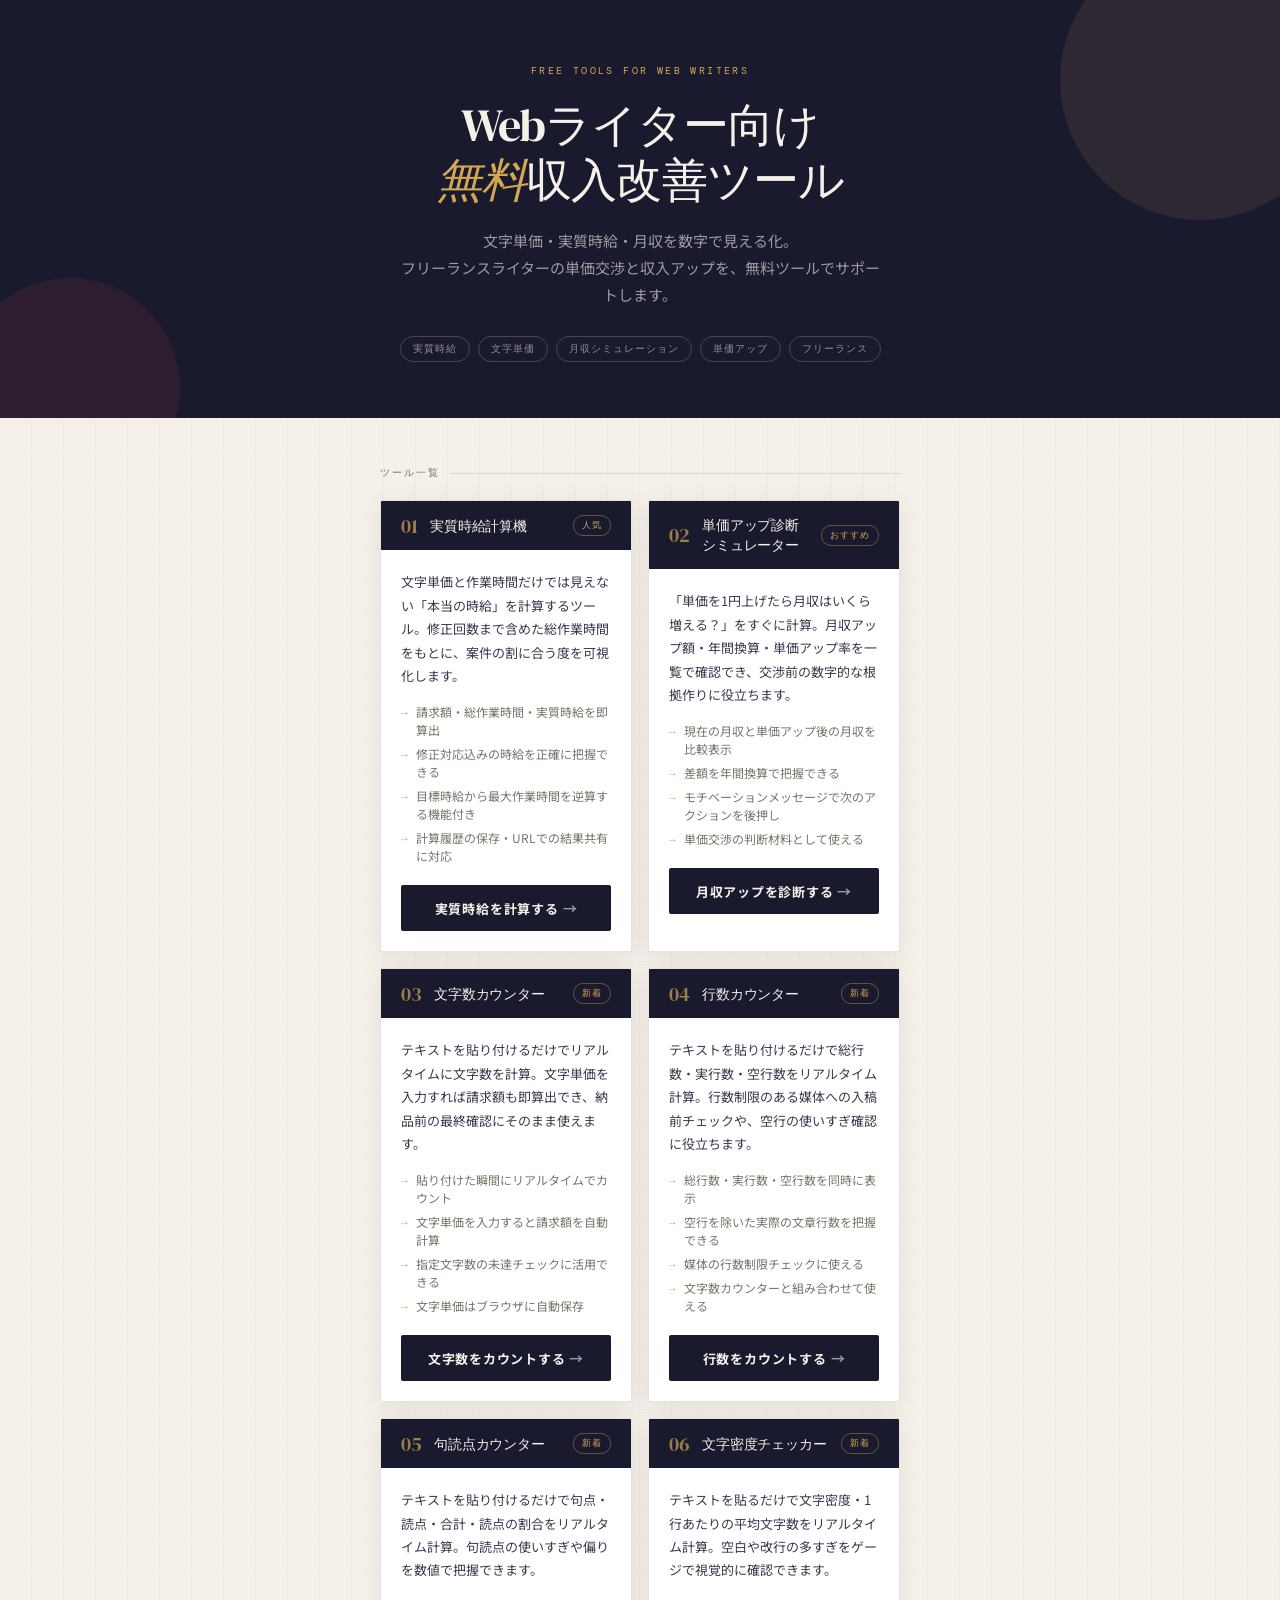
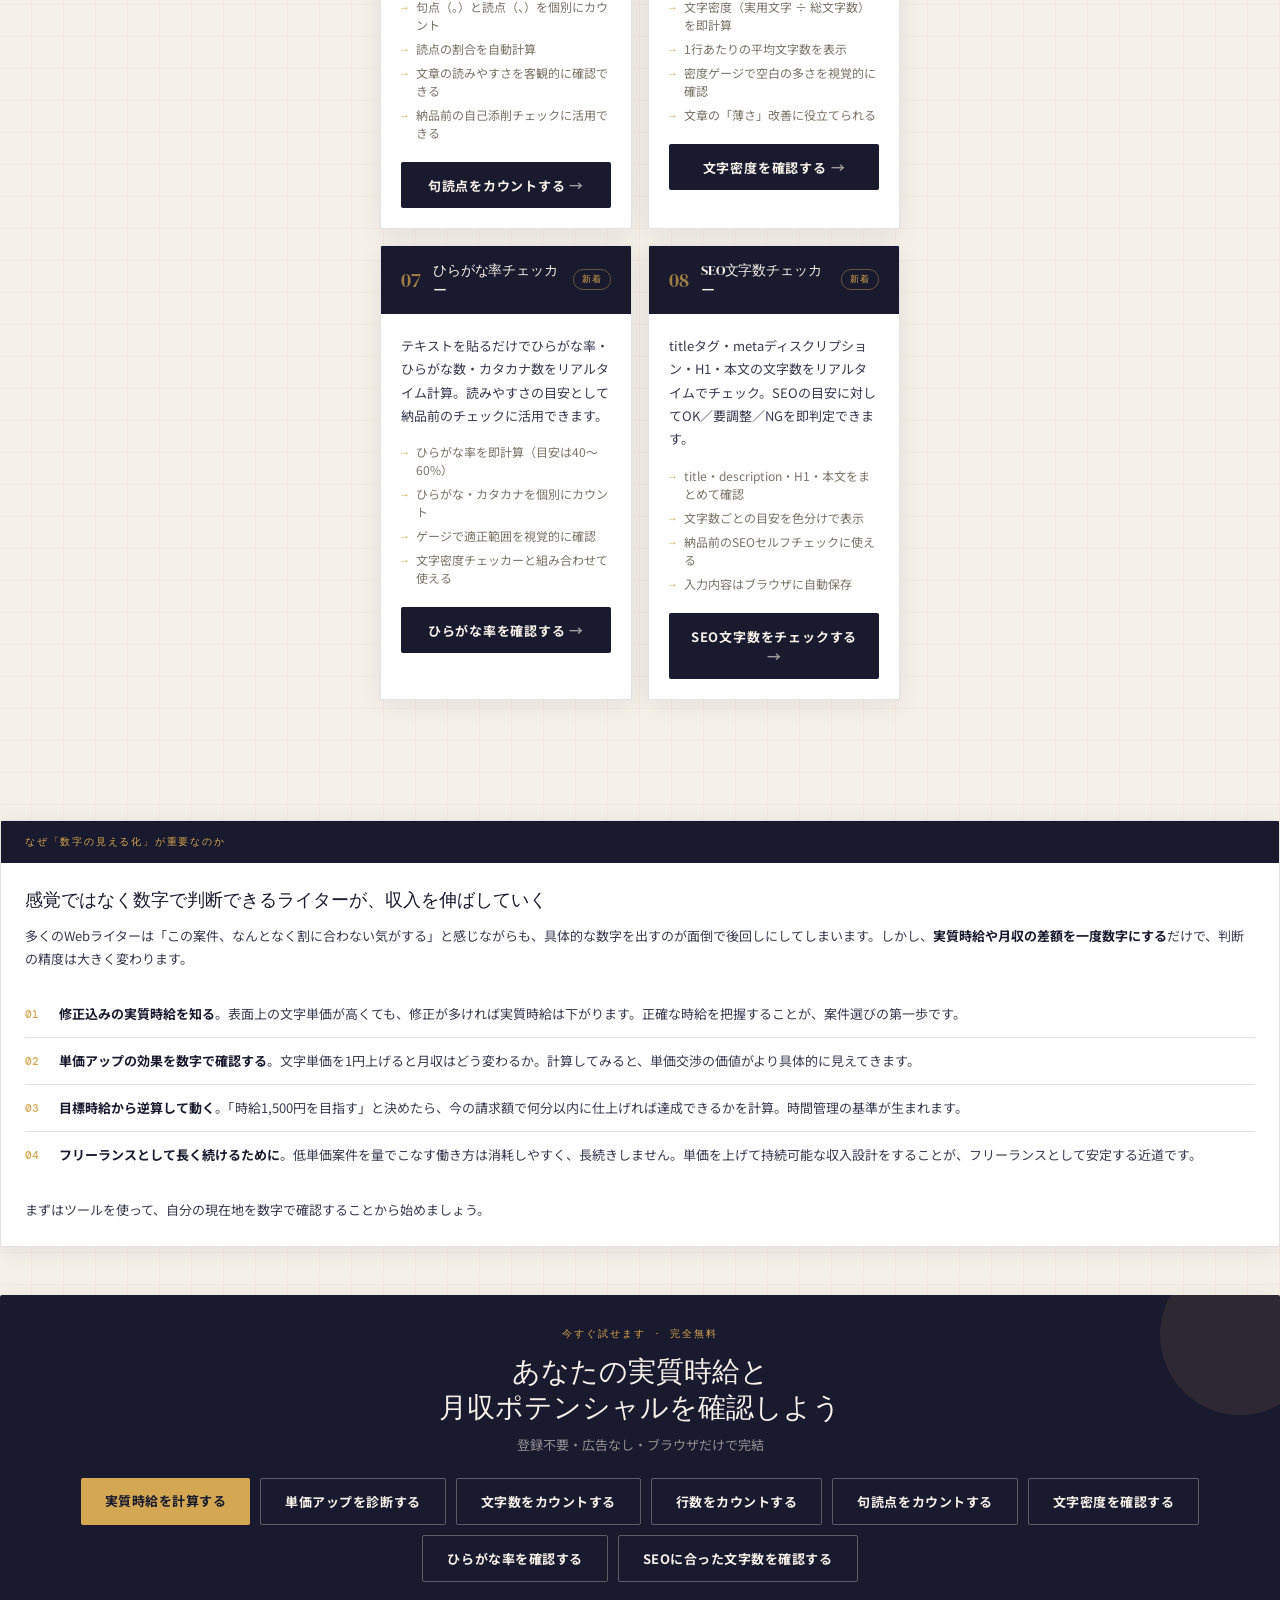
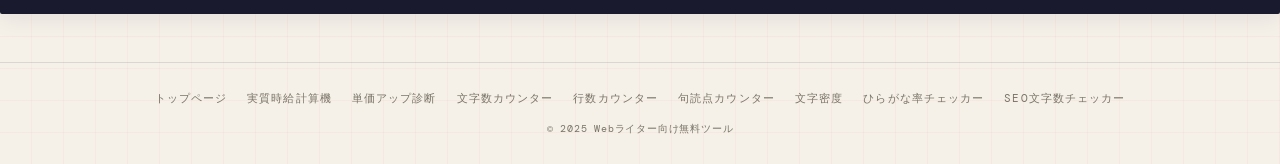
==== commit ac89d5de: "Update index.html" ====
--- a/index.html
+++ b/index.html
@@ -197,7 +197,26 @@
         <a href="hiragana-ratio.html" class="btn-tool">ひらがな率を確認する</a>
       </div>
     </div>
-
+<div class="tool-card">
+      <div class="tool-card-header">
+        <span class="tool-number">08</span>
+        <span class="tool-card-title">SEO文字数チェッカー</span>
+        <span class="tool-card-tag">新着</span>
+      </div>
+      <div class="tool-card-body">
+        <p class="tool-card-desc">
+          titleタグ・metaディスクリプション・H1・本文の文字数をリアルタイムでチェック。SEOの目安に対してOK／要調整／NGを即判定できます。
+        </p>
+        <div class="tool-card-points">
+          <div class="tool-card-point">title・description・H1・本文をまとめて確認</div>
+          <div class="tool-card-point">文字数ごとの目安を色分けで表示</div>
+          <div class="tool-card-point">納品前のSEOセルフチェックに使える</div>
+          <div class="tool-card-point">入力内容はブラウザに自動保存</div>
+        </div>
+        <a href="seo-checker.html" class="btn-tool">SEO文字数をチェックする</a>
+      </div>
+    </div>
+    
 <!-- ツール追加はここ -->
 
 
@@ -248,6 +267,7 @@
       <a href="punctuation-count.html" class="btn-cta btn-cta-ghost">句読点をカウントする</a>
       <a href="char-density.html" class="btn-cta btn-cta-ghost">文字密度を確認する</a>
       <a href="hiragana-ratio.html" class="btn-cta btn-cta-ghost">ひらがな率を確認する</a>
+      <a href="seo-checker.html" class="btn-cta btn-cta-ghost">SEOに合った文字数を確認する</a>
     </div>
   </div>
 
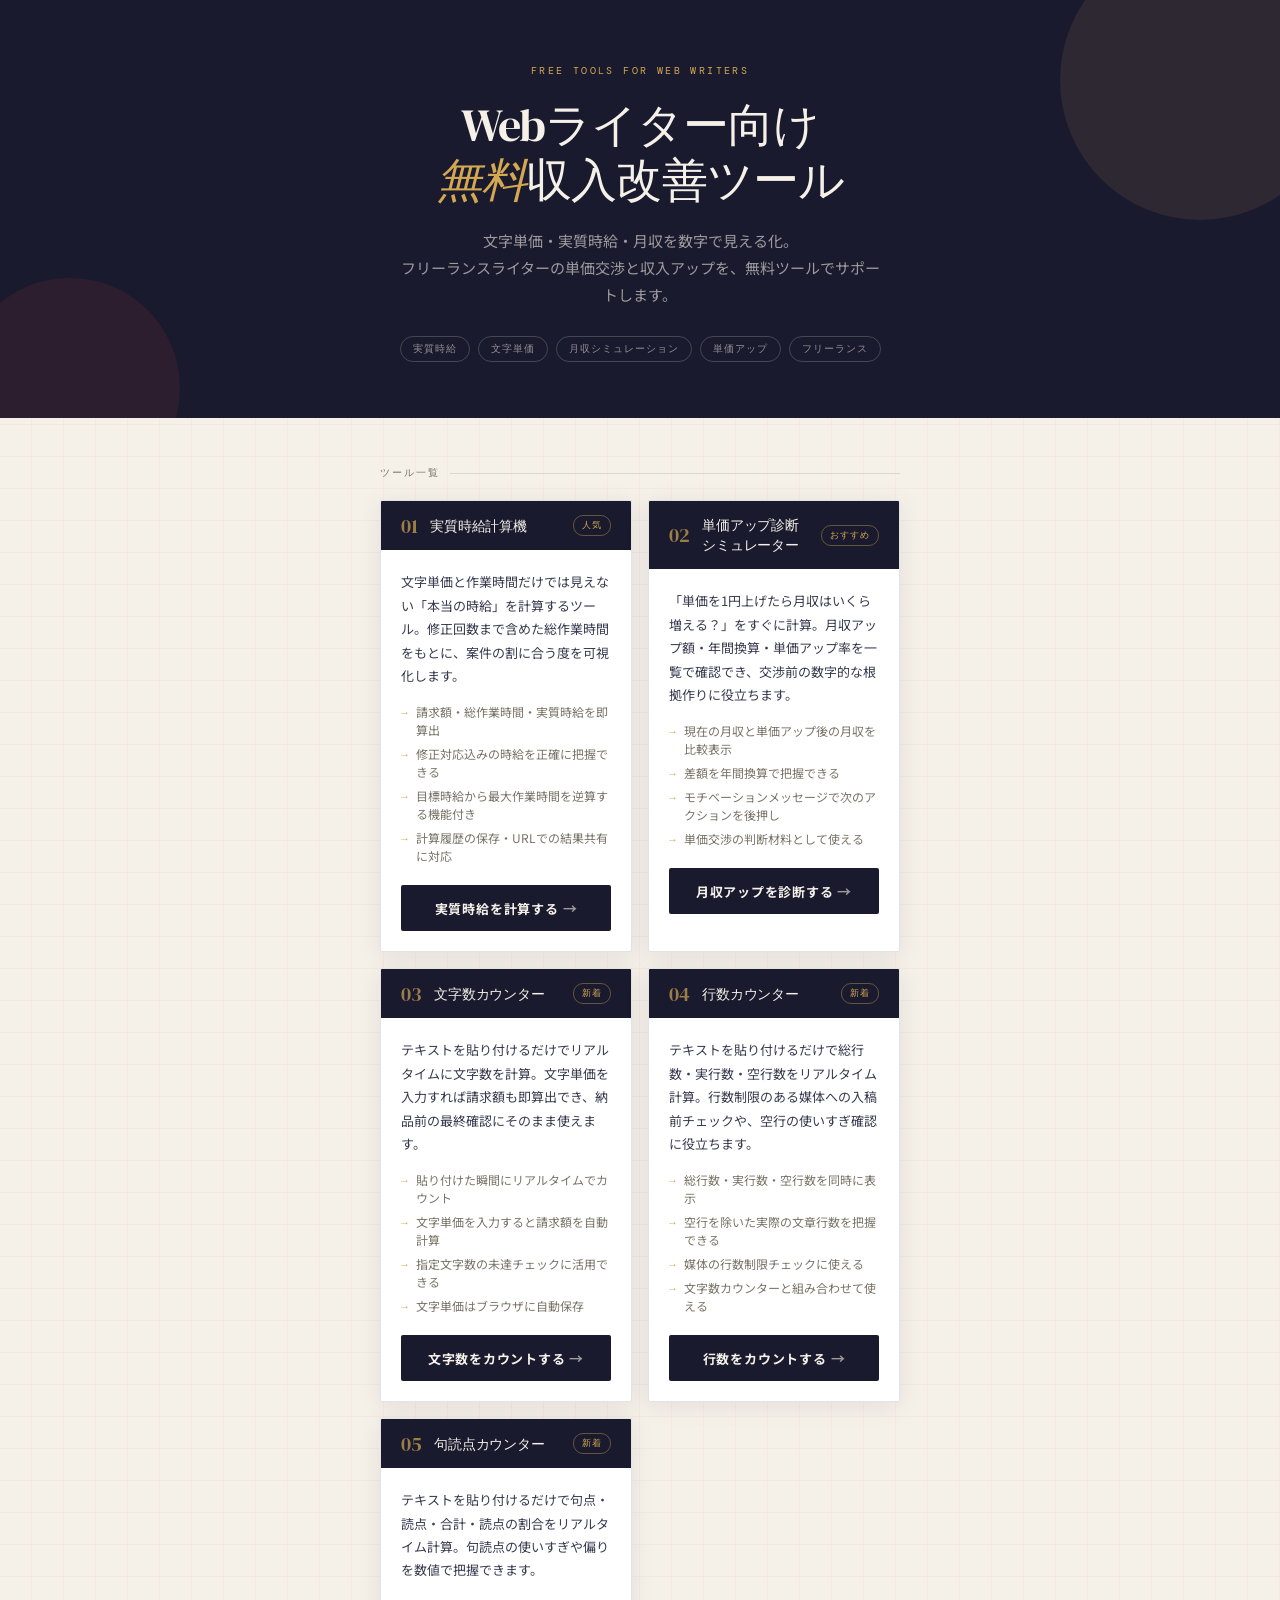
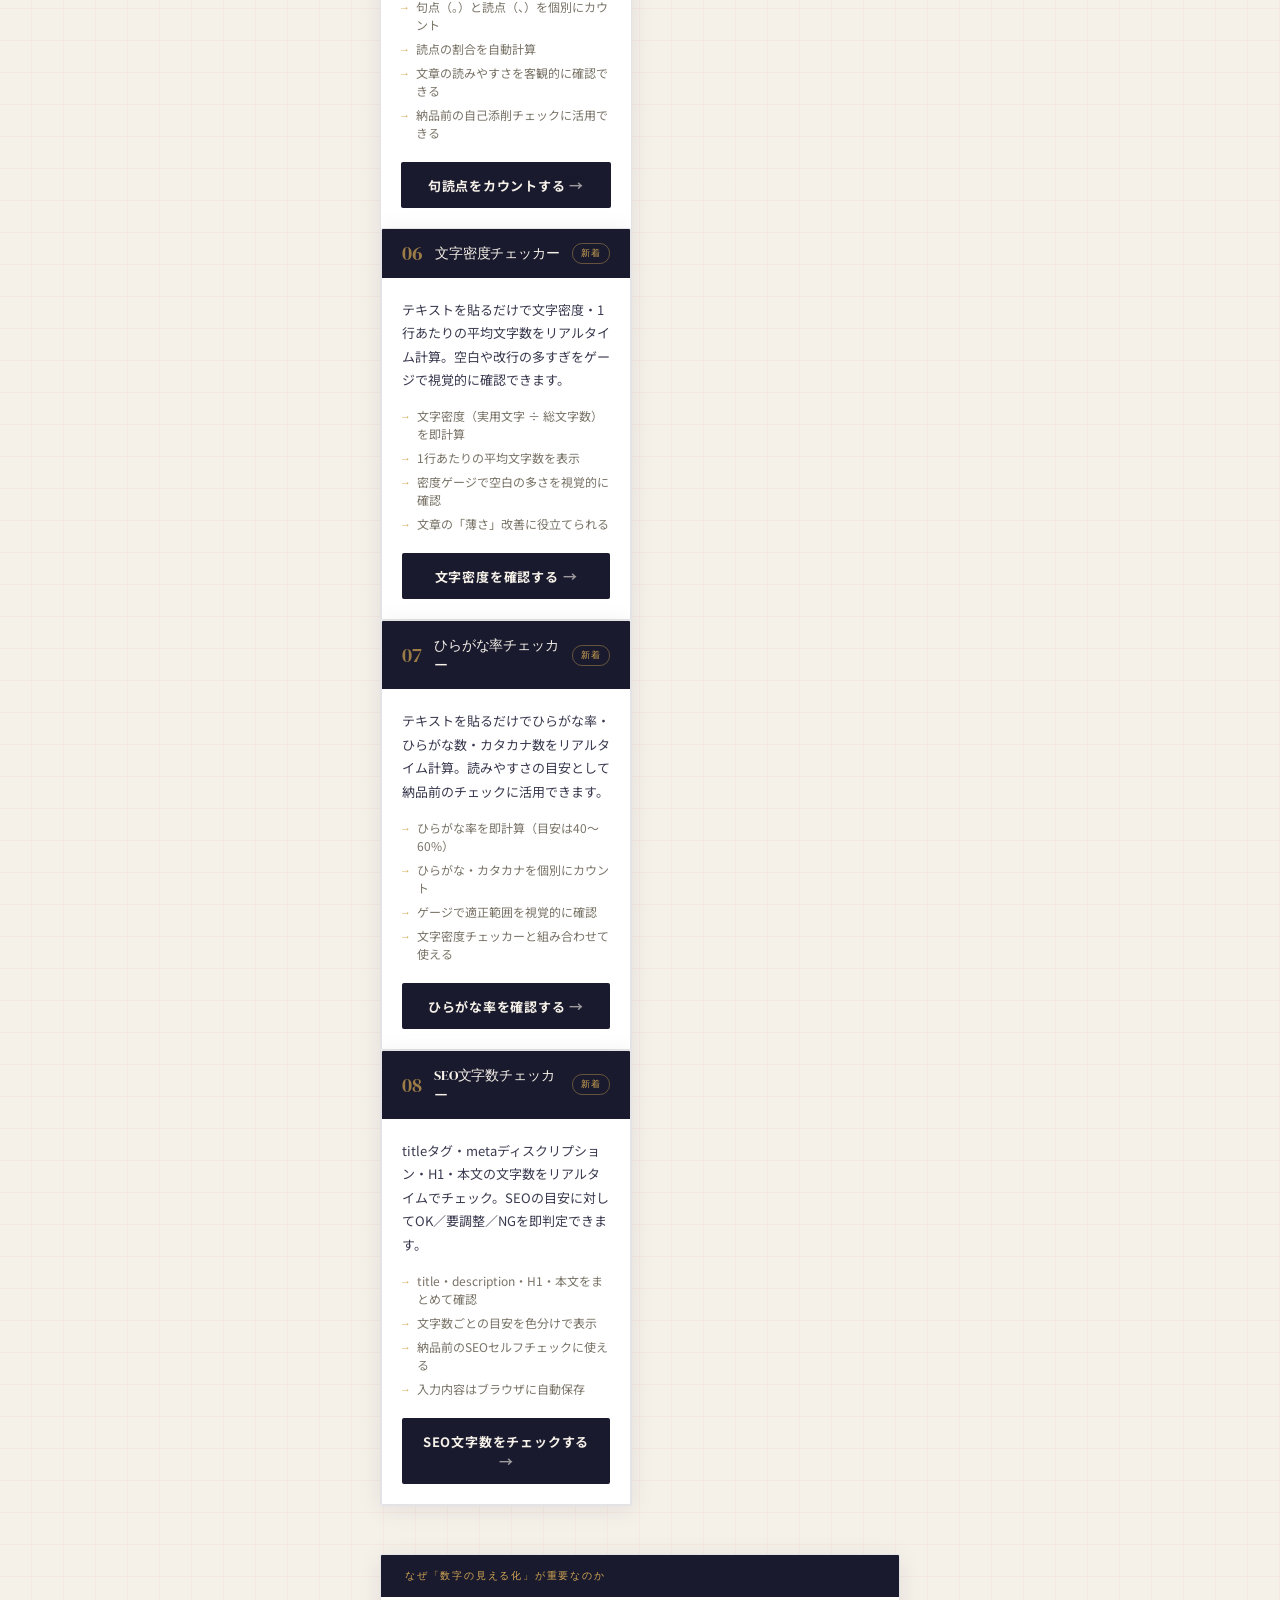
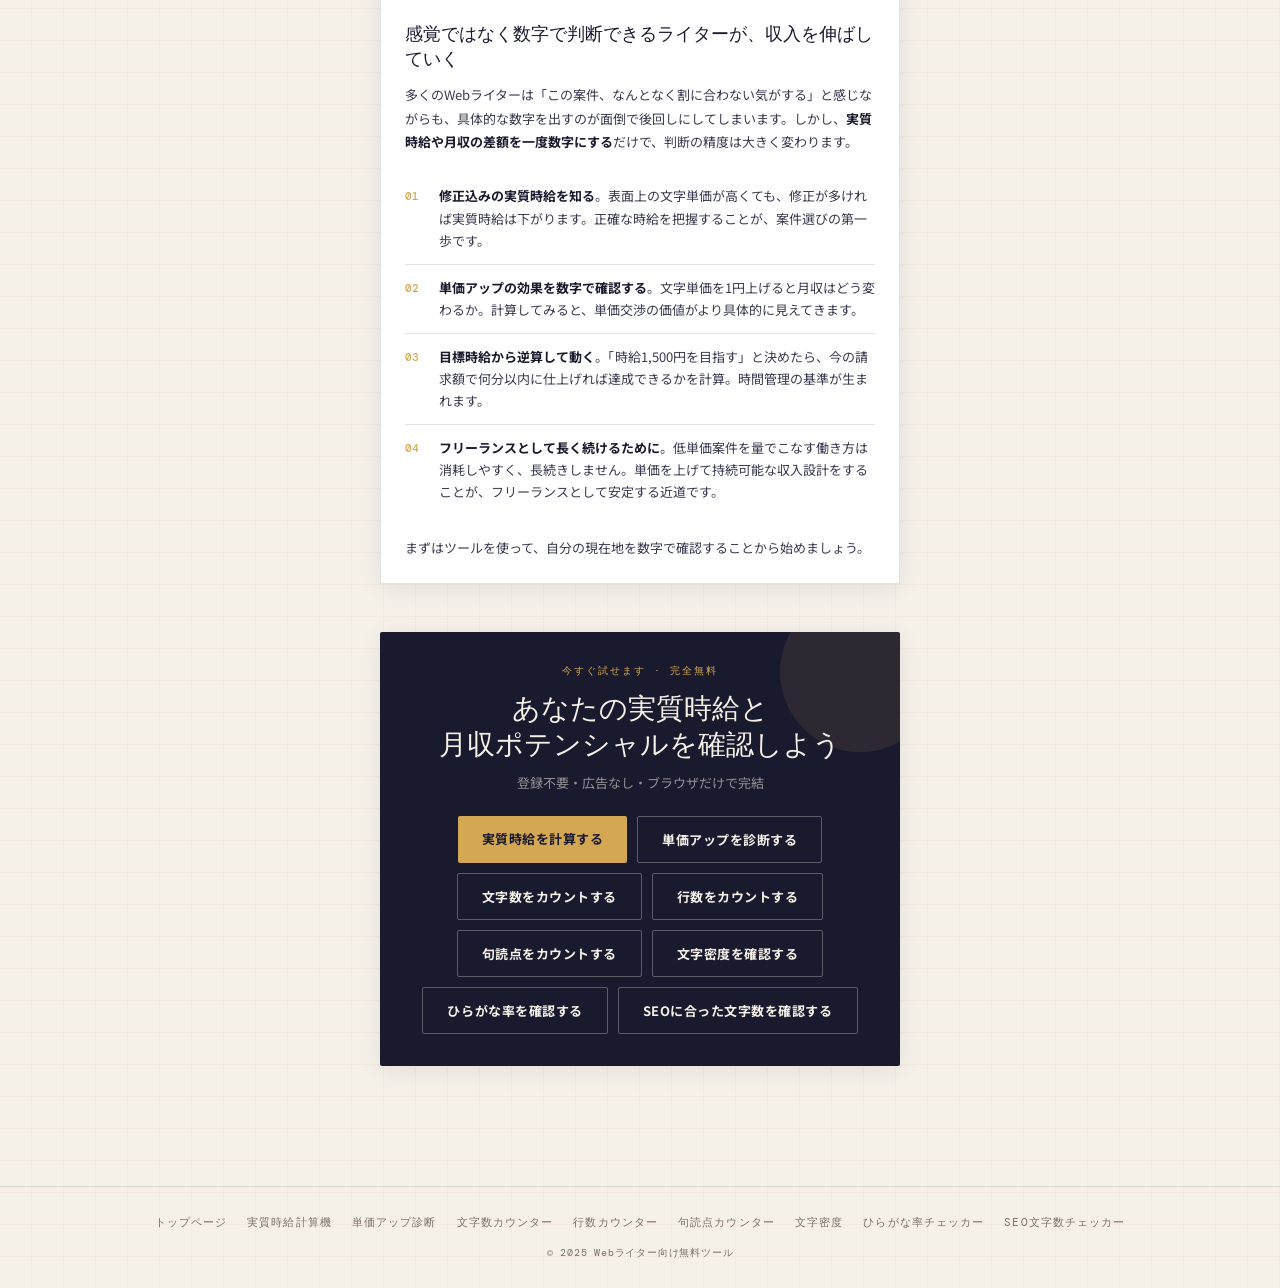
==== commit 610a45a0: "Update index.html" ====
--- a/index.html
+++ b/index.html
@@ -157,7 +157,6 @@
     </div>
     <a href="punctuation-count.html" class="btn-tool">句読点をカウントする</a>
   </div>
-      </div>
           <div class="tool-card">
       <div class="tool-card-header">
         <span class="tool-number">06</span>
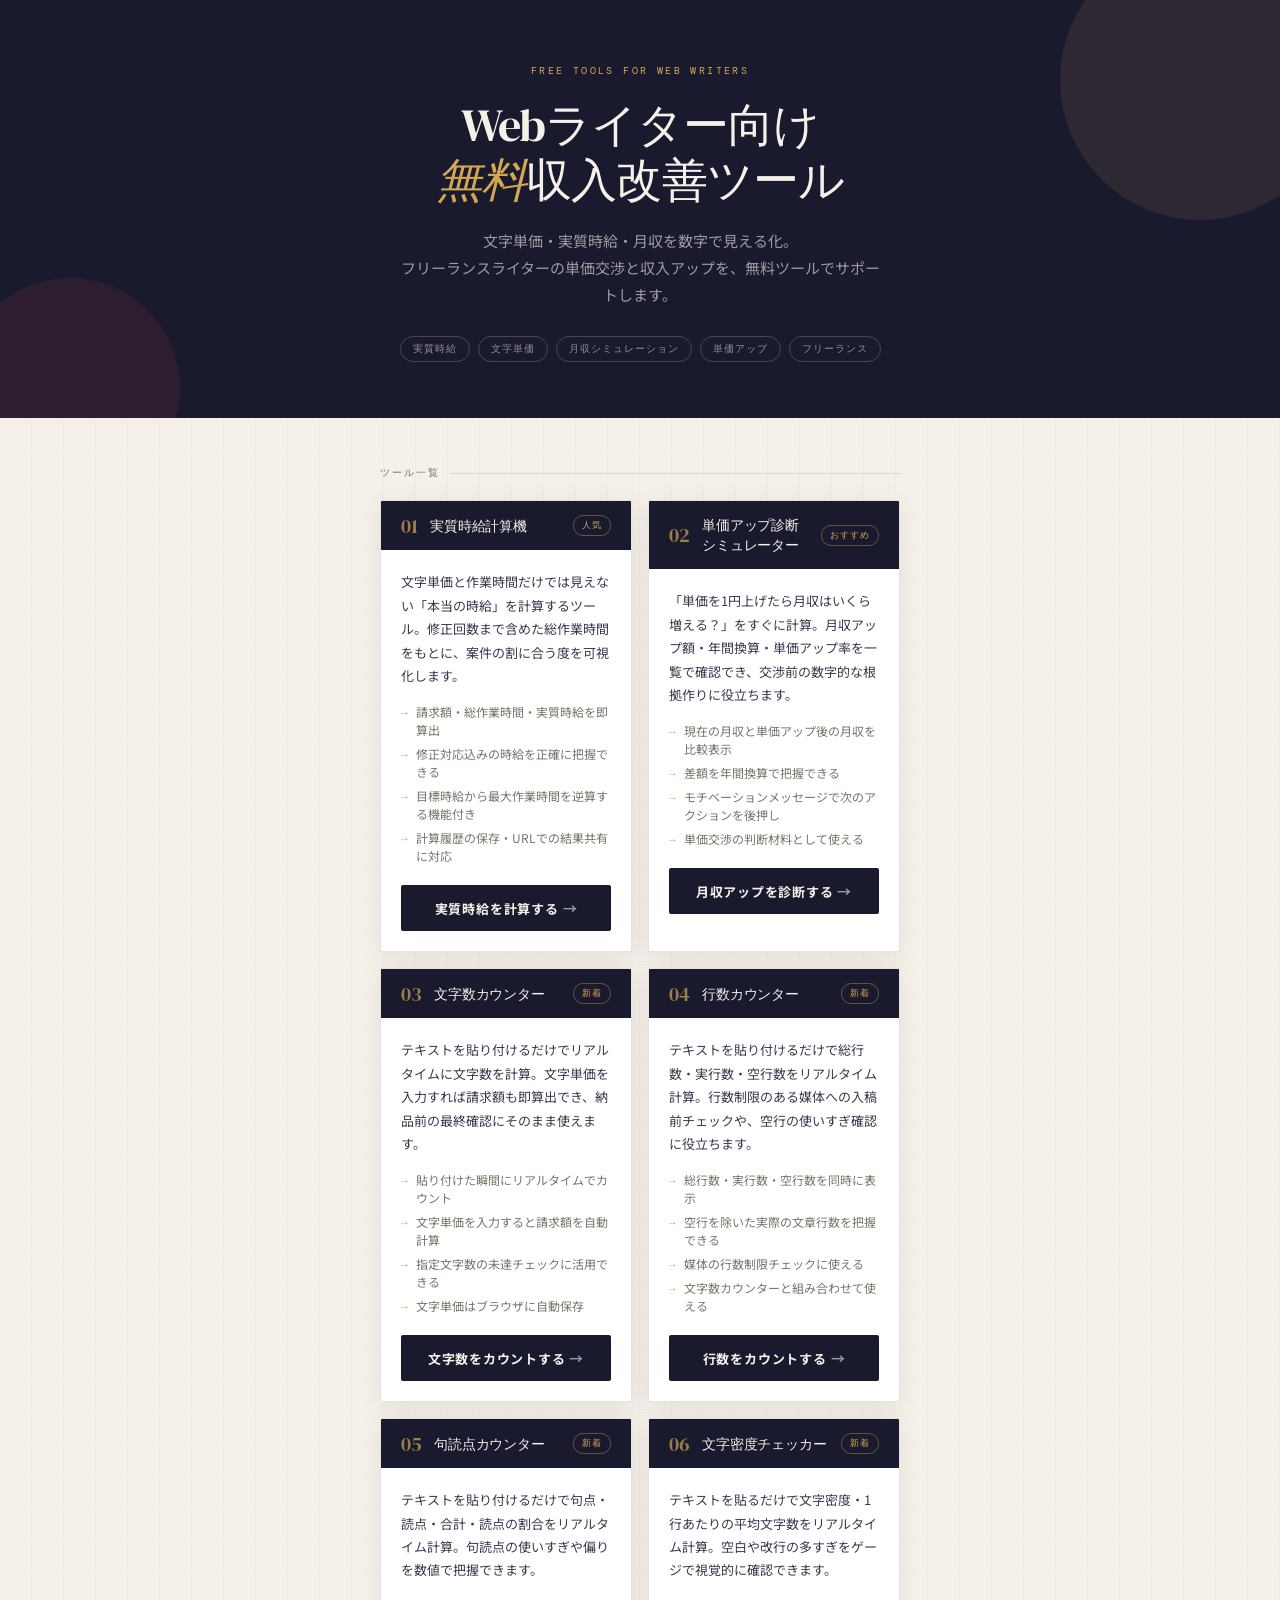
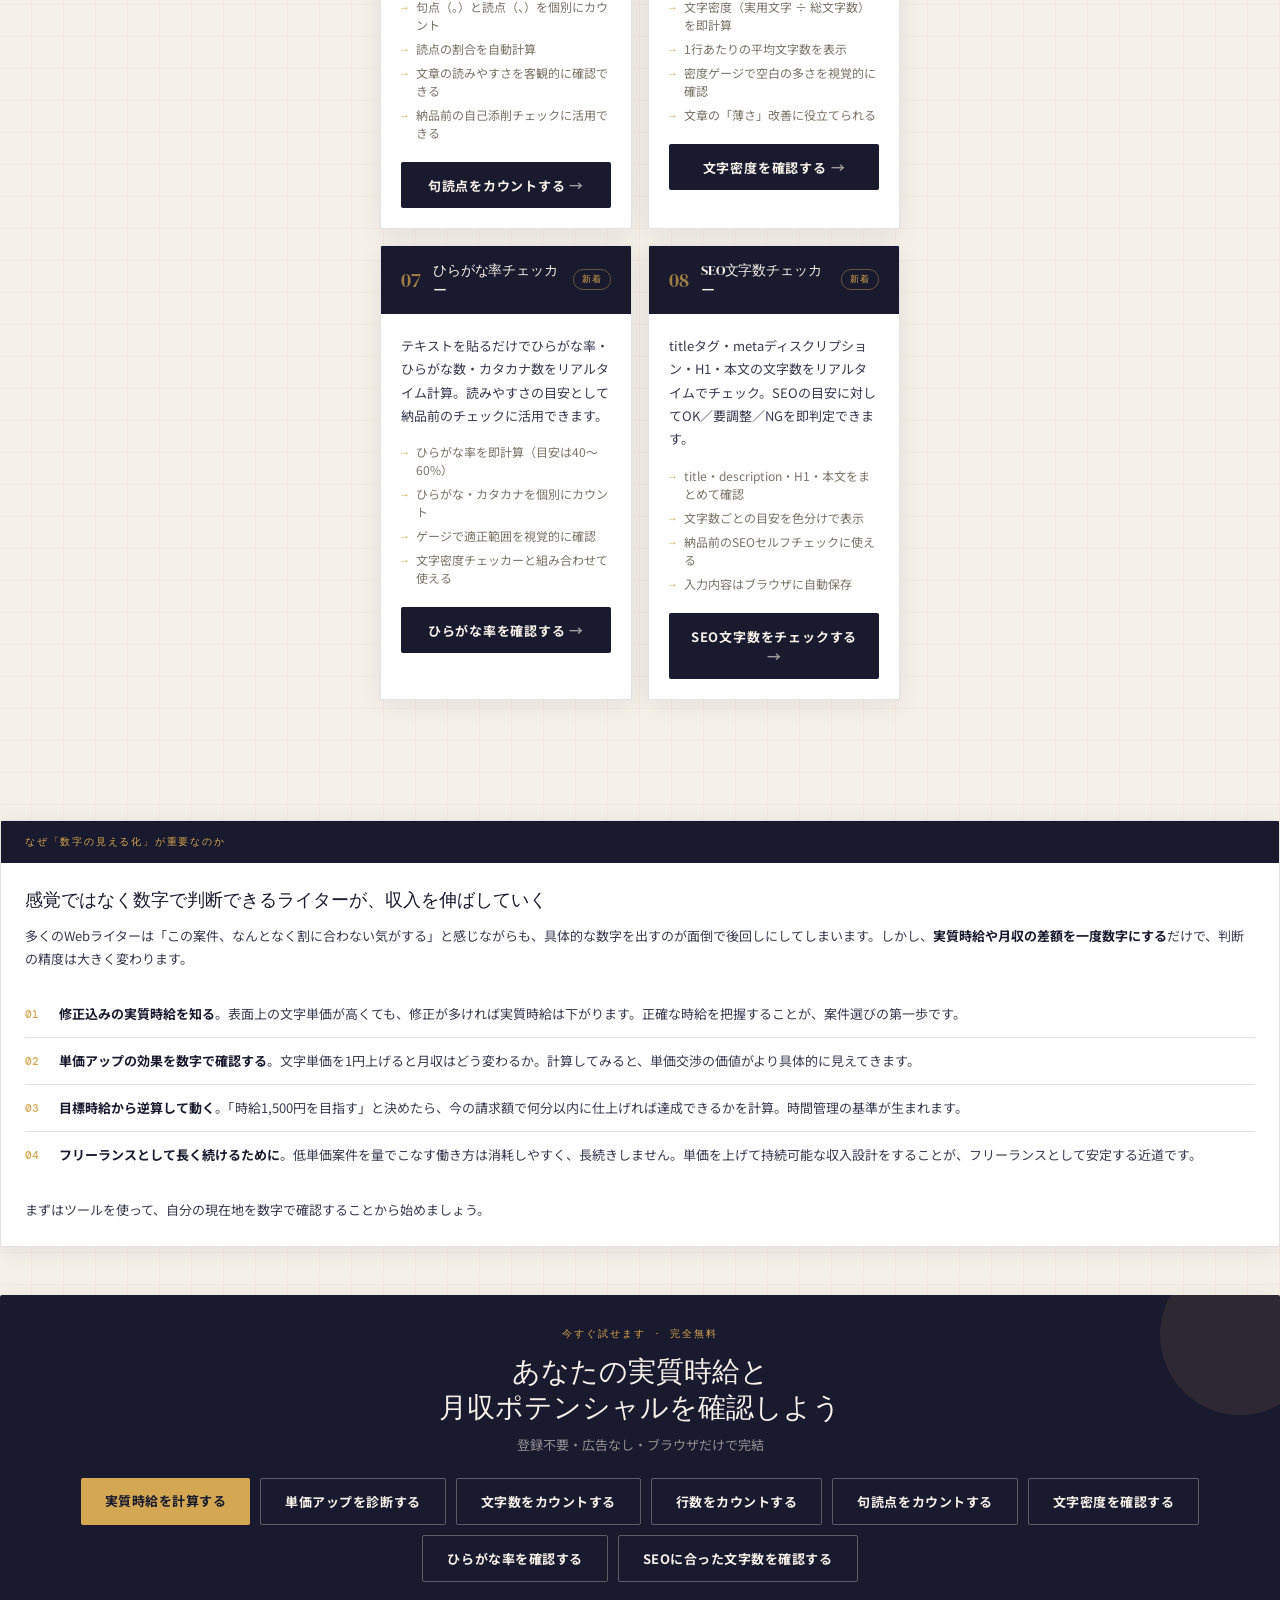
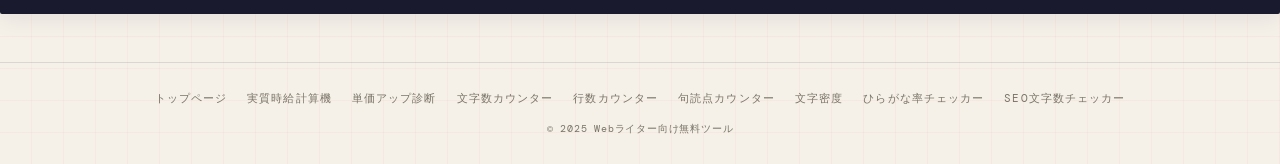
==== commit 9f159f17: "Update index.html" ====
--- a/index.html
+++ b/index.html
@@ -157,6 +157,7 @@
     </div>
     <a href="punctuation-count.html" class="btn-tool">句読点をカウントする</a>
   </div>
+  </div>
           <div class="tool-card">
       <div class="tool-card-header">
         <span class="tool-number">06</span>
